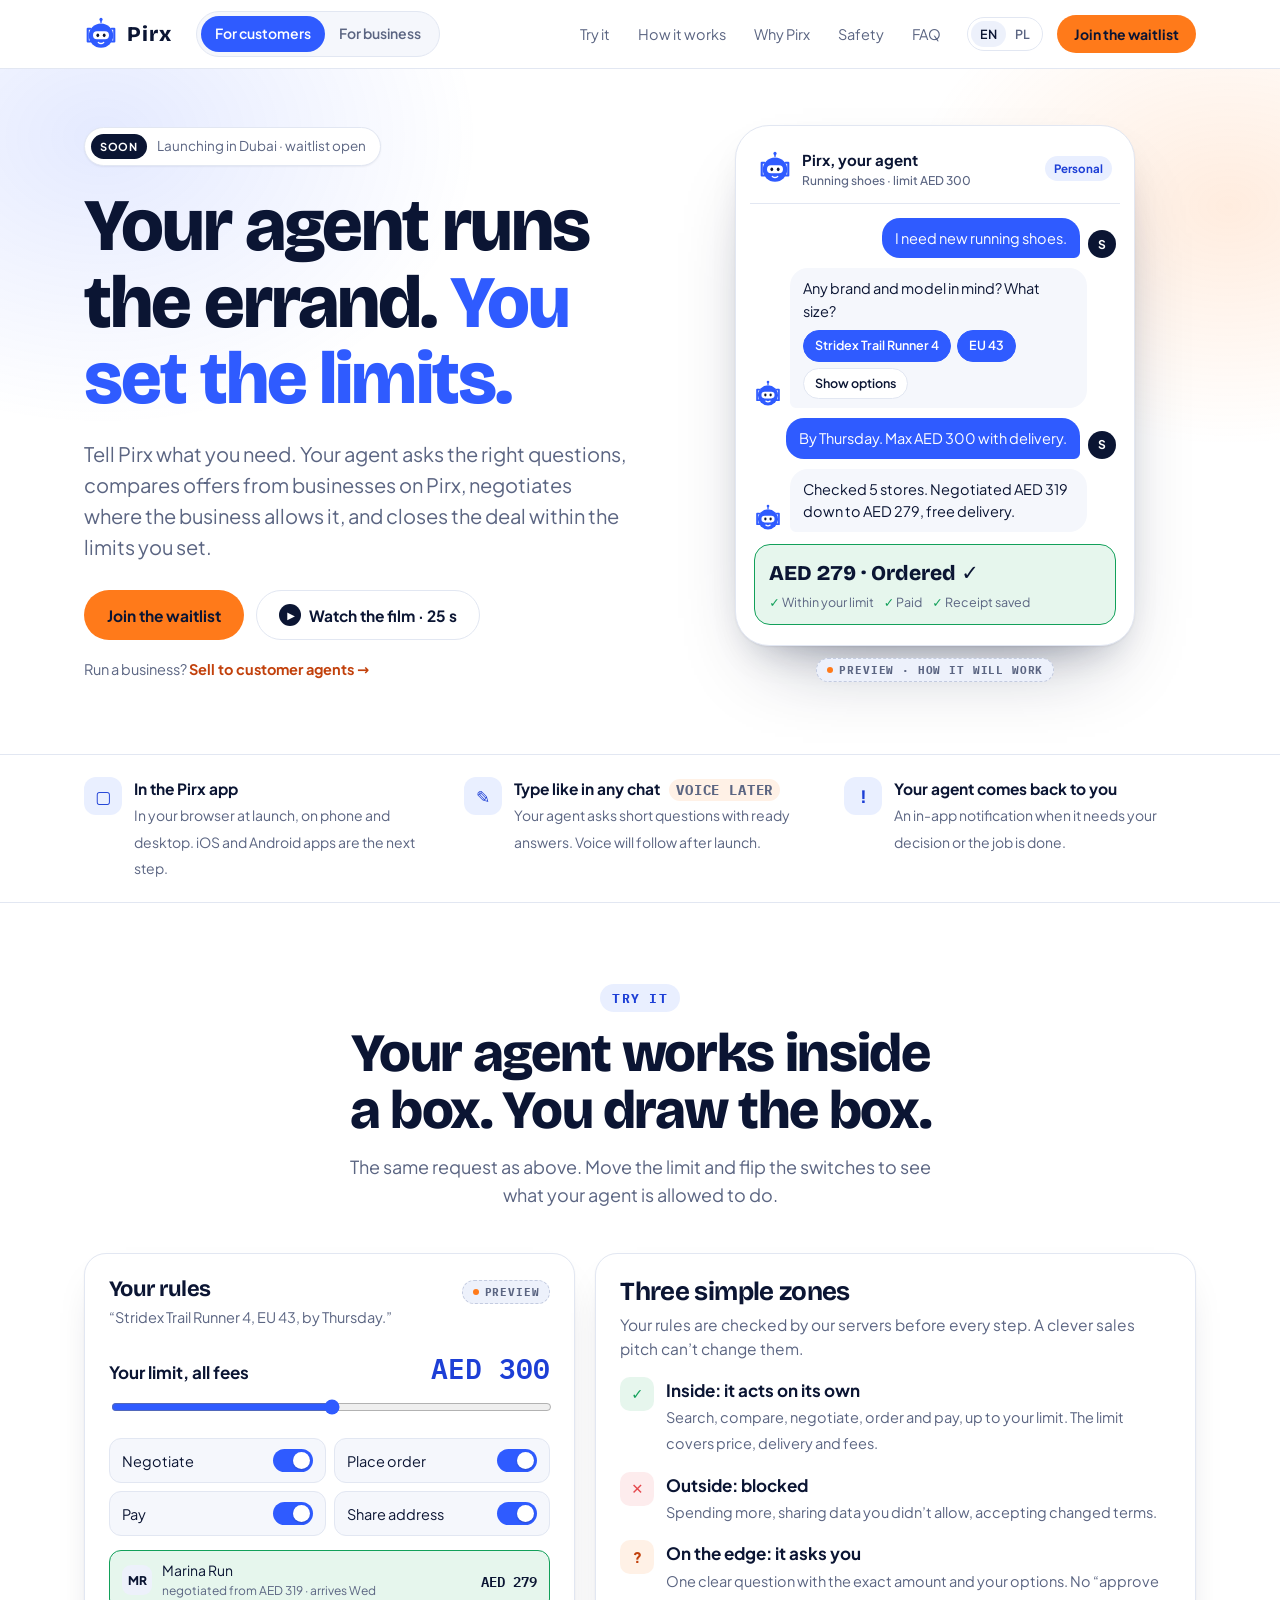
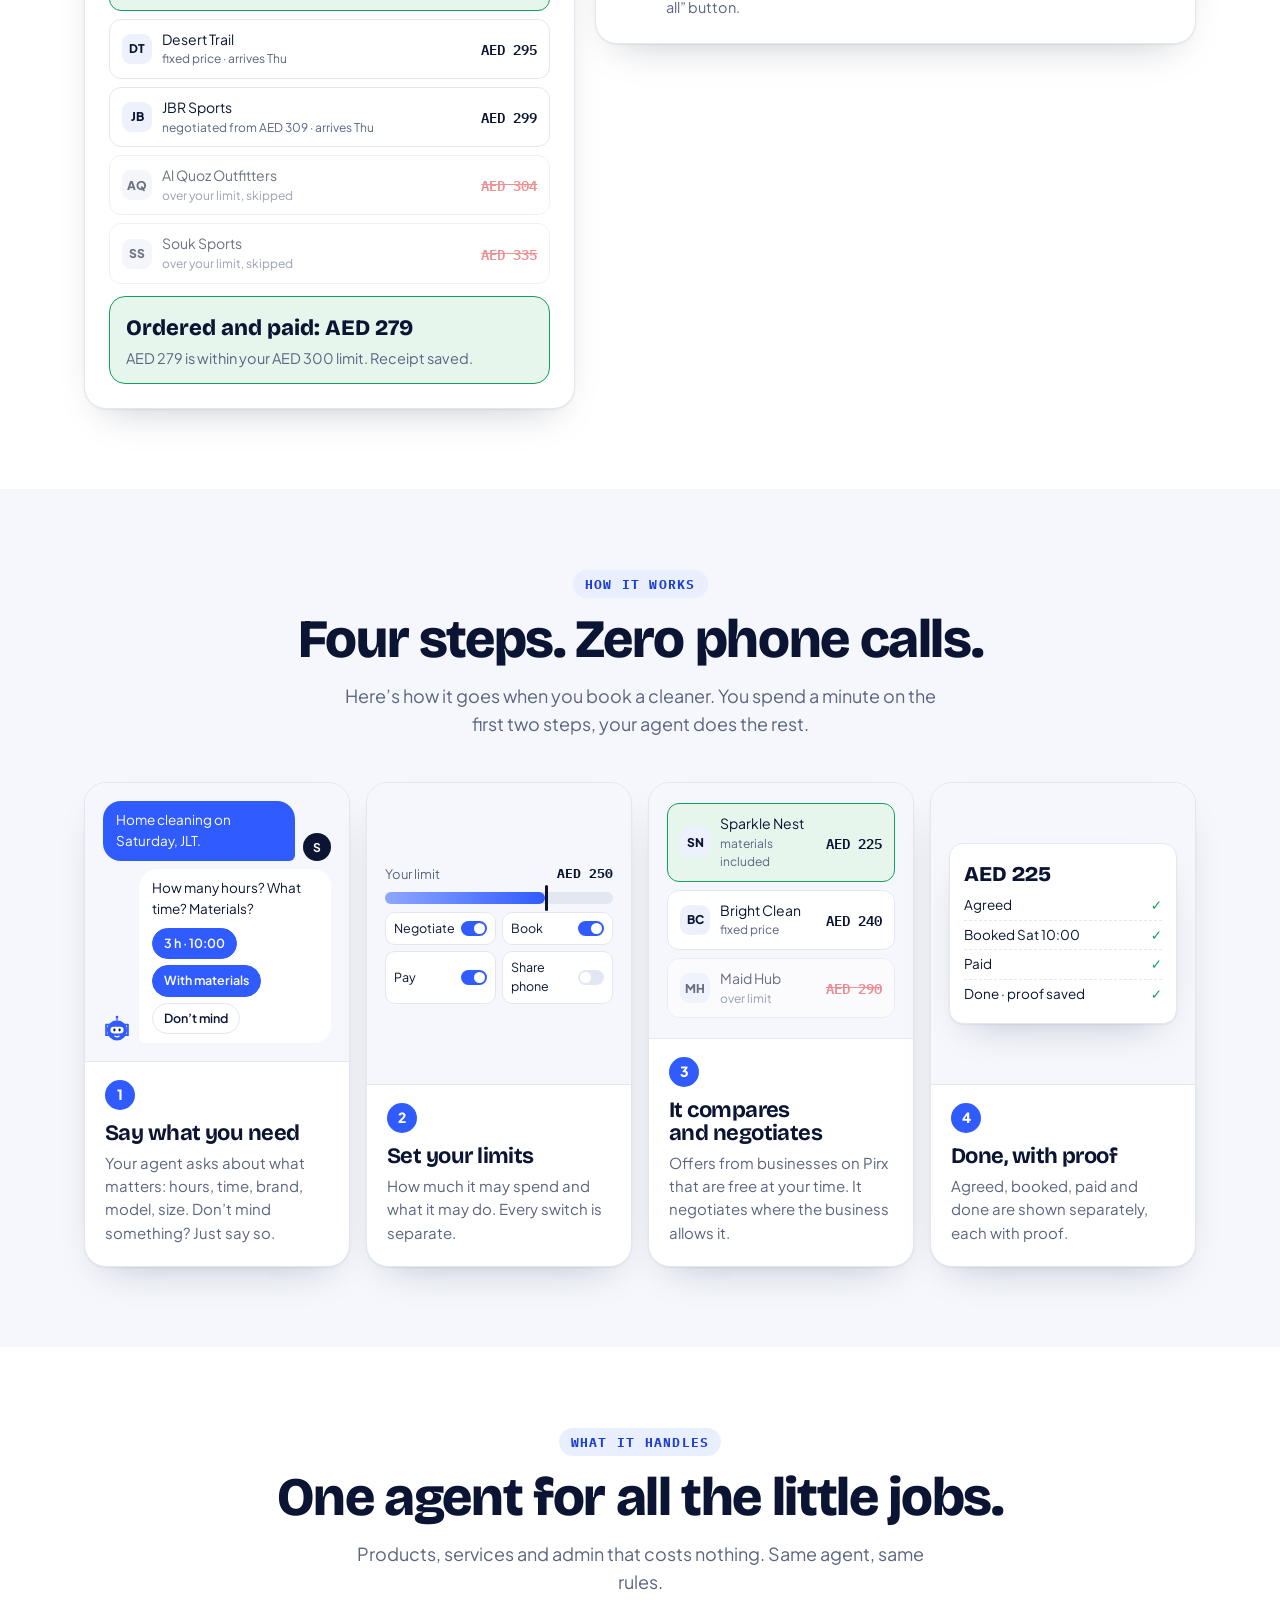
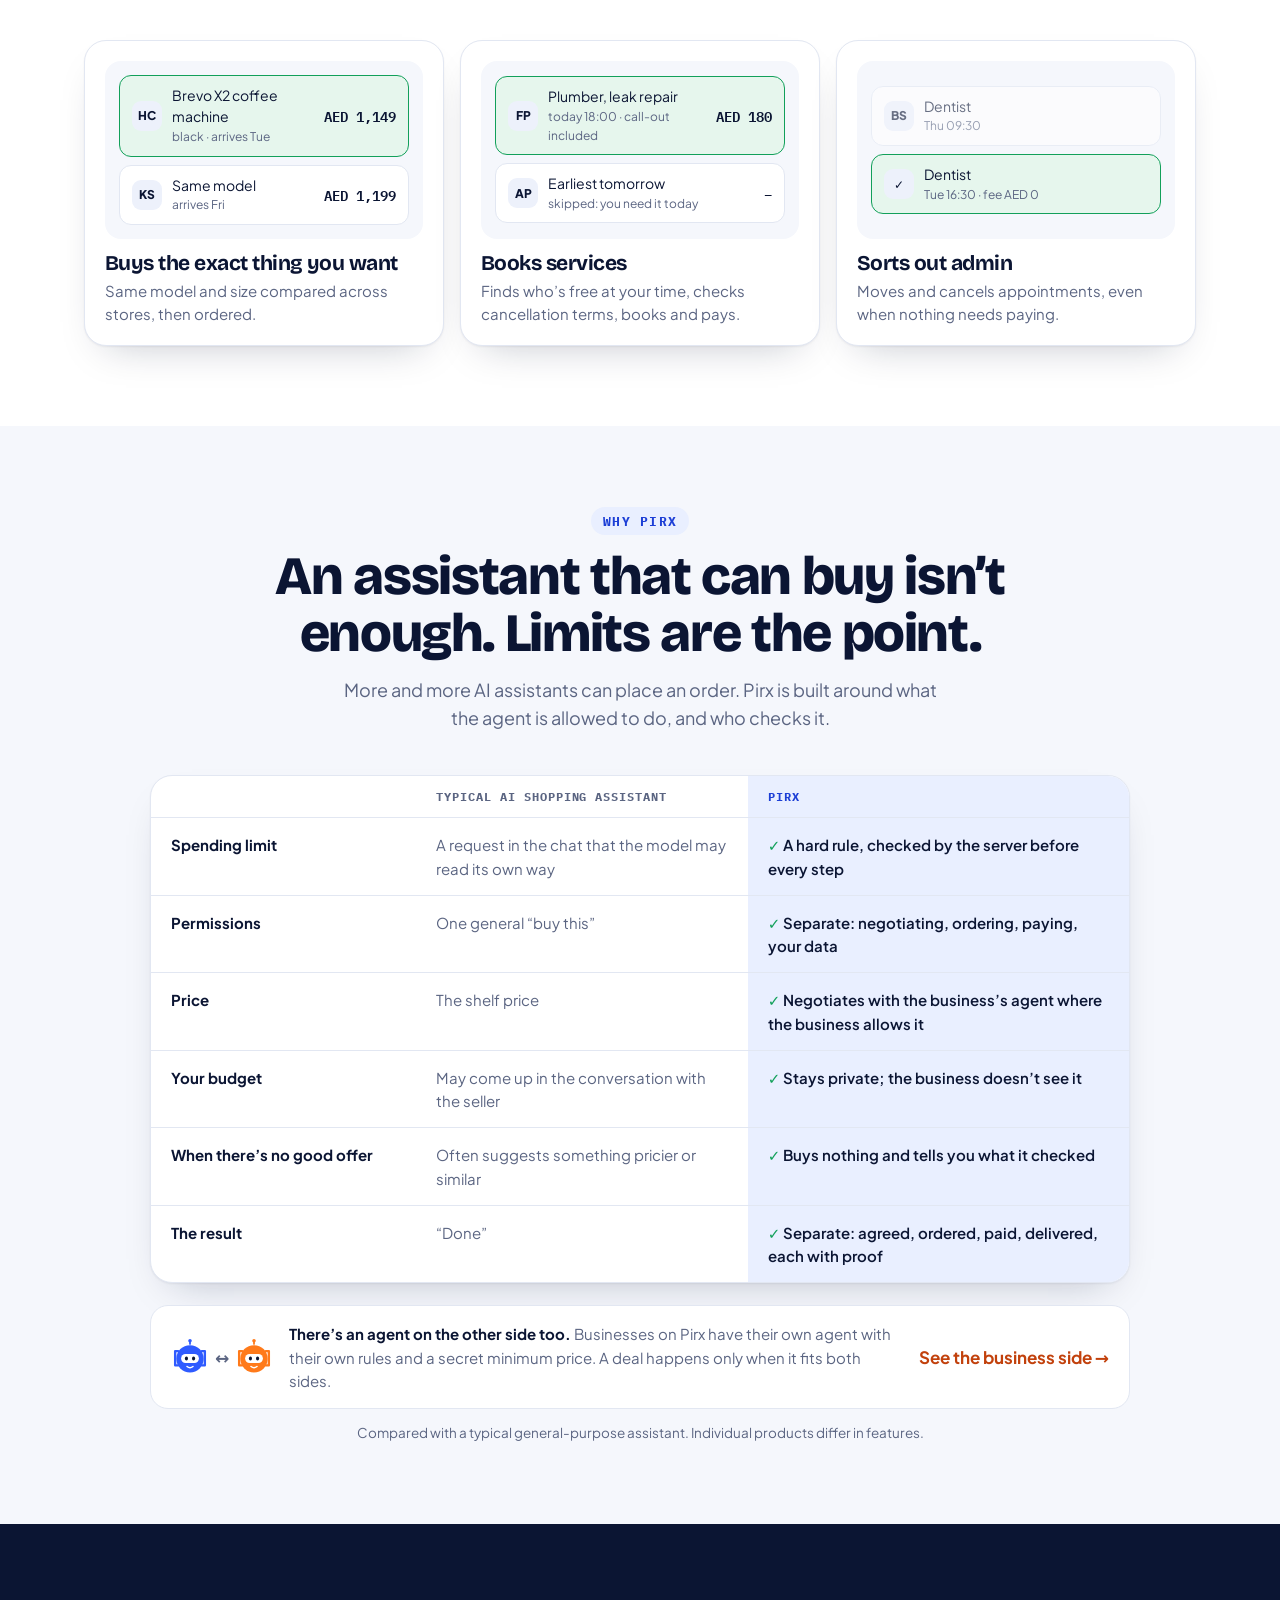
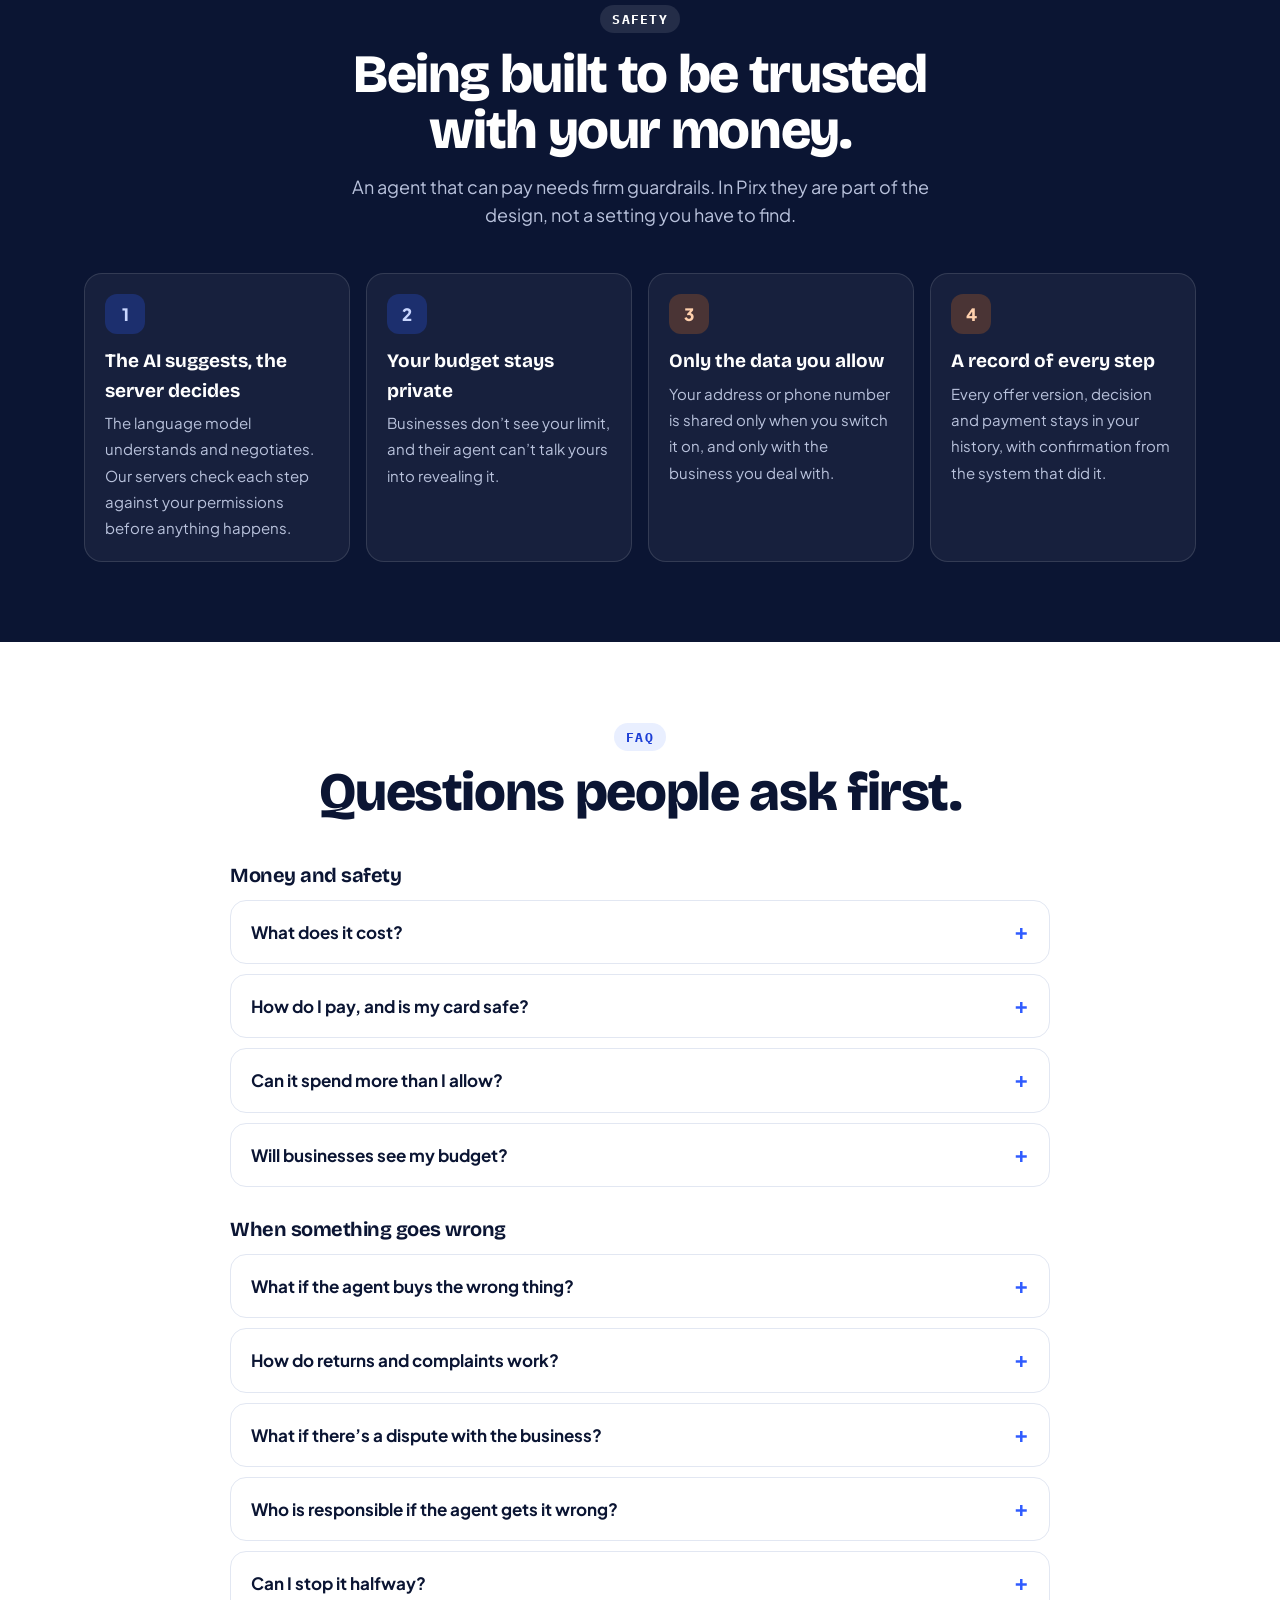
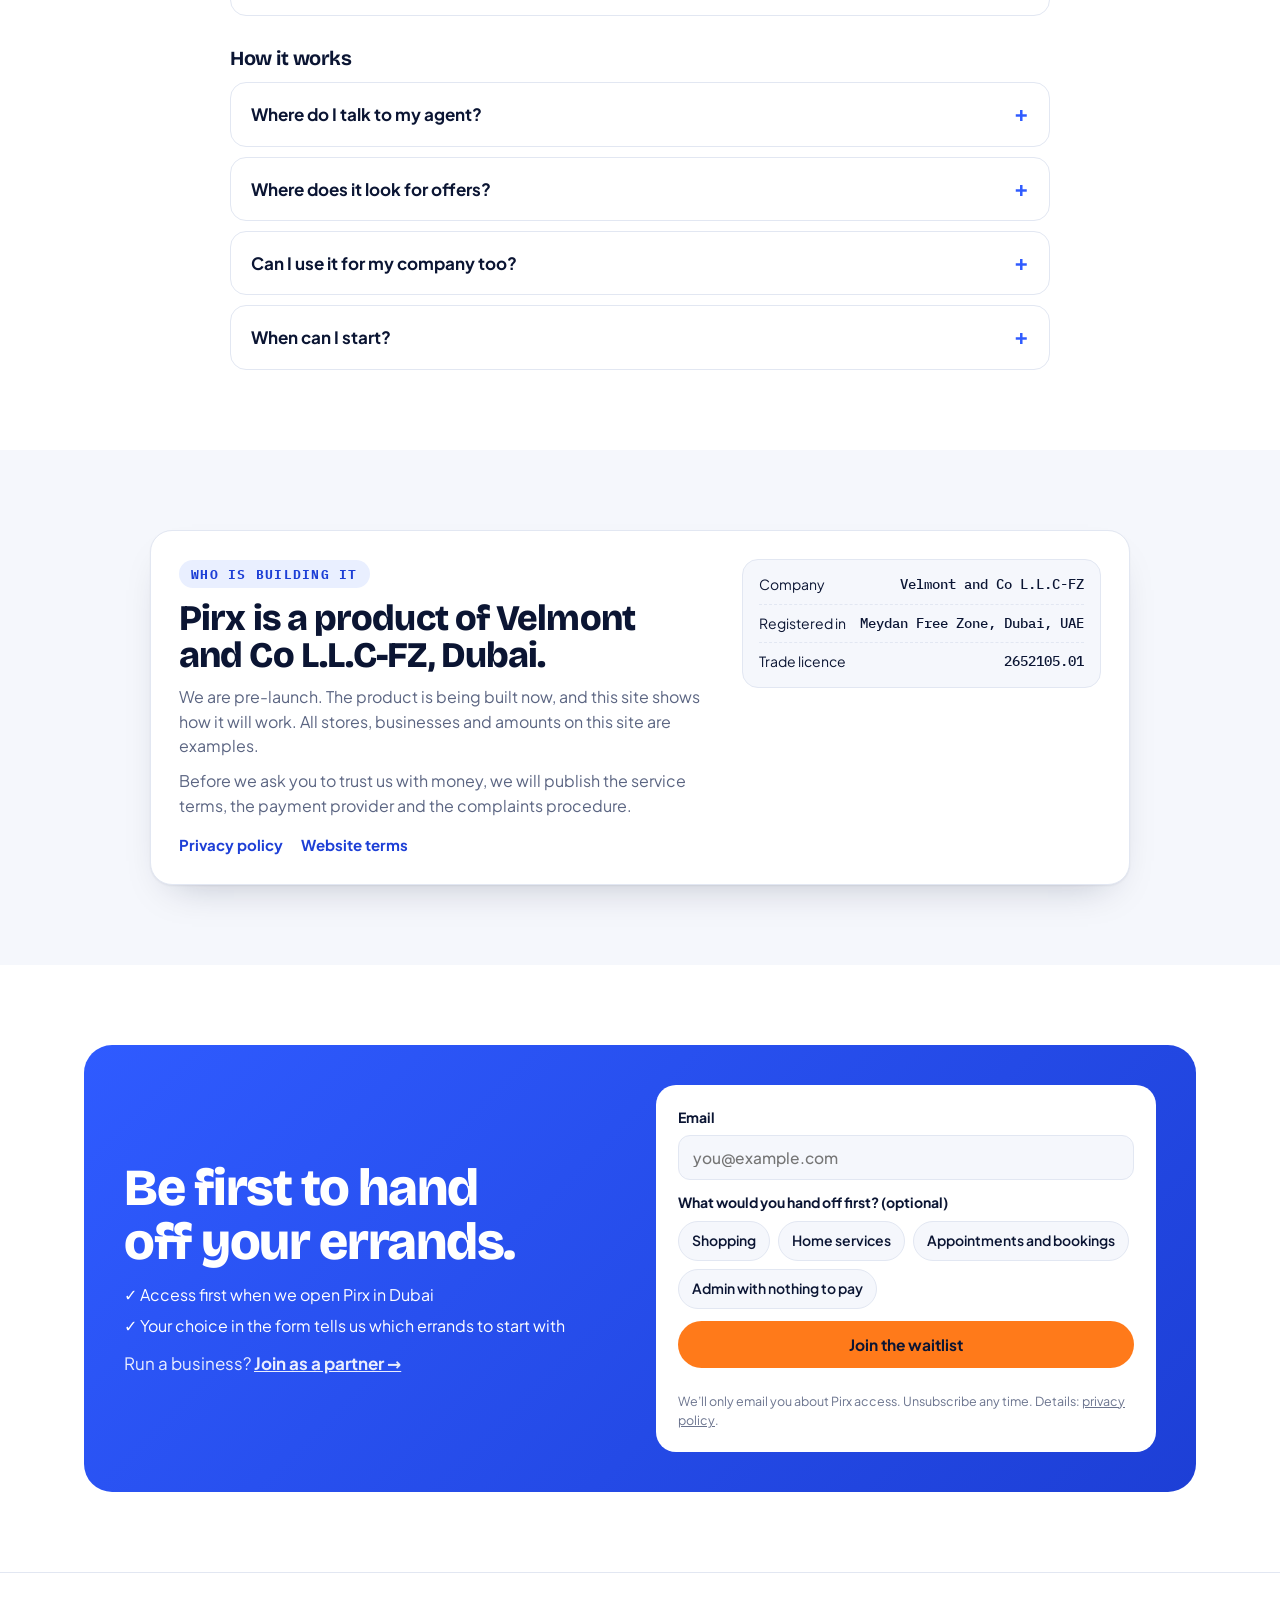
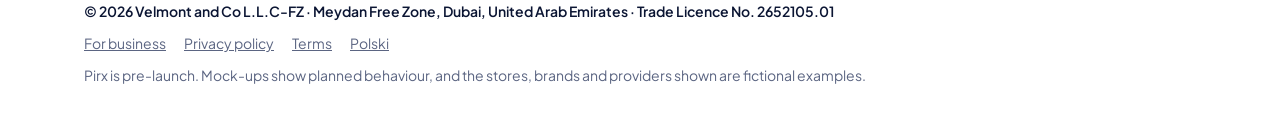
==== index.html @ 3a885730 "Pirx website v6 (pre-launch, noindex) Co-Authored-By: Claude Opus 5.5 <noreply@anthropic.com>" ====
<!DOCTYPE html>
<html lang="en">
<head>
<meta charset="utf-8">
<meta name="robots" content="noindex, nofollow">
<meta name="viewport" content="width=device-width, initial-scale=1">
<title>Pirx for customers: your agent runs the errand, you set the limits</title>
<meta name="description" content="Tell your Pirx agent what you need. It compares offers from businesses on Pirx, negotiates and closes the deal within the limits you set. Coming soon to Dubai.">
<meta property="og:title" content="Pirx: your agent runs the errand, you set the limits">
<meta property="og:description" content="An AI agent that shops, books and sorts things out for you, within your rules. Coming soon to Dubai.">
<meta property="og:type" content="website">
<meta property="og:url" content="https://pirx.chat/">
<meta property="og:image" content="https://pirx.chat/og-en.png">
<meta property="og:image:width" content="1200">
<meta property="og:image:height" content="630">
<meta name="twitter:card" content="summary_large_image">
<link rel="canonical" href="https://pirx.chat/">
<meta name="theme-color" content="#2f5bff">
<link rel="icon" href="favicon.svg" type="image/svg+xml">
<link rel="alternate" hreflang="en" href="https://pirx.chat/">
<link rel="alternate" hreflang="pl" href="https://pirx.chat/pl.html">
<link rel="preload" href="fonts/plus-jakarta-sans-latin.woff2" as="font" type="font/woff2" crossorigin>
<link rel="preload" href="fonts/bricolage-grotesque-latin.woff2" as="font" type="font/woff2" crossorigin>
<link rel="stylesheet" href="fonts.css">
<link rel="stylesheet" href="styles.css">
</head>
<body class="has-mcta">
<svg width="0" height="0" style="position:absolute" aria-hidden="true"><defs>
  <symbol id="agent" viewBox="0 0 64 64"><path d="M12 22H7v24h5M52 22h5v24h-5" fill="none" stroke="currentColor" stroke-width="4" stroke-linecap="round" stroke-linejoin="round"/><line x1="32" y1="10" x2="32" y2="5" stroke="currentColor" stroke-width="3" stroke-linecap="round"/><circle cx="32" cy="4.5" r="3" fill="currentColor"/><circle cx="32" cy="35" r="23" fill="currentColor"/><rect x="17" y="27" width="30" height="15" rx="7.5" fill="#fff"/><ellipse cx="26" cy="34.5" rx="2.6" ry="3.4" fill="#0b1533"/><ellipse cx="38" cy="34.5" rx="2.6" ry="3.4" fill="#0b1533"/><path d="M27 48q5 4 10 0" fill="none" stroke="#fff" stroke-width="2.6" stroke-linecap="round"/></symbol>
</defs></svg>

<header class="nav">
  <div class="wrap">
    <a class="logo" href="#top" aria-label="Pirx home"><svg aria-hidden="true"><use href="#agent"/></svg>Pirx</a>
    <nav class="aud" aria-label="Who is this for"><a class="c" href="index.html" aria-current="page">For customers</a><a class="b" href="business.html">For business</a></nav>
    <nav class="nav-links" aria-label="Sections"><a href="#try">Try it</a><a href="#how">How it works</a><a href="#why">Why Pirx</a><a href="#safety">Safety</a><a href="#faq">FAQ</a></nav>
    <nav class="lang" aria-label="Language"><a href="index.html" aria-current="page">EN</a><a href="pl.html" hreflang="pl" lang="pl">PL</a></nav>
    <a class="btn energy sm" href="#join">Join the waitlist</a>
  </div>
</header>

<main id="top">
  <div class="hero">
    <div class="wrap hero-grid">
      <div>
        <span class="pill"><b>SOON</b> Launching in Dubai · waitlist open</span>
        <h1>Your agent runs the errand. <span class="c">You set the limits.</span></h1>
        <p class="sub">Tell Pirx what you need. Your agent asks the right questions, compares offers from businesses on Pirx, negotiates where the business allows it, and closes the deal within the limits you set.</p>
        <div class="cta-row">
          <a class="btn energy" href="#join">Join the waitlist</a>
          <button class="btn ghost" type="button" data-film><span class="play" aria-hidden="true">▶</span> Watch the film · 25 s</button>
        </div>
        <p class="switch-note b">Run a business? <a href="business.html">Sell to customer agents →</a></p>
      </div>
      <div class="phone-wrap">
        <div class="phone" role="img" aria-label="Preview of the Pirx app: you ask for a specific pair of running shoes, your agent confirms the details and buys them for AED 279, within your AED 300 limit.">
          <div class="phone-top"><svg class="mini" style="width:34px;height:34px;color:var(--blue)" aria-hidden="true"><use href="#agent"/></svg><div><b>Pirx, your agent</b><small>Running shoes · limit AED 300</small></div><span class="ctx">Personal</span></div>
          <div class="thread anim">
            <div class="msg me"><div class="you-dot">S</div><div class="bubble">I need new running shoes.</div></div>
            <div class="msg"><svg class="mini" style="color:var(--blue)" aria-hidden="true"><use href="#agent"/></svg><div class="bubble">Any brand and model in mind? What size?<div class="qr"><span class="sel">Stridex Trail Runner 4</span><span class="sel">EU 43</span><span>Show options</span></div></div></div>
            <div class="msg me"><div class="you-dot">S</div><div class="bubble">By Thursday. Max AED 300 with delivery.</div></div>
            <div class="msg"><svg class="mini" style="color:var(--blue)" aria-hidden="true"><use href="#agent"/></svg><div class="bubble">Checked 5 stores. Negotiated AED 319 down to AED 279, free delivery.</div></div>
            <div class="result"><div class="big num">AED 279 · Ordered ✓</div><div class="ticks"><span>Within your limit</span><span>Paid</span><span>Receipt saved</span></div></div>
          </div>
        </div>
        <span class="ptag">Preview · how it will work</span>
      </div>
    </div>
  </div>

  <div class="chan" aria-label="Where you talk to your agent">
    <div class="wrap">
      <div class="chan-item"><span class="ic" aria-hidden="true">▢</span><div><b>In the Pirx app</b><span>In your browser at launch, on phone and desktop. iOS and Android apps are the next step.</span></div></div>
      <div class="chan-item"><span class="ic" aria-hidden="true">✎</span><div><b>Type like in any chat <span class="soon">voice later</span></b><span>Your agent asks short questions with ready answers. Voice will follow after launch.</span></div></div>
      <div class="chan-item"><span class="ic" aria-hidden="true">!</span><div><b>Your agent comes back to you</b><span>An in-app notification when it needs your decision or the job is done.</span></div></div>
    </div>
  </div>

  <section id="try">
    <div class="wrap">
      <div class="head">
        <span class="kicker">Try it</span>
        <h2>Your agent works inside a box. You draw the box.</h2>
        <p>The same request as above. Move the limit and flip the switches to see what your agent is allowed to do.</p>
      </div>
      <div class="rt">
        <div class="try">
          <span class="ptag">Preview</span>
          <h3>Your rules</h3>
          <p class="req">“Stridex Trail Runner 4, EU 43, by Thursday.”</p>
          <div class="lim-top"><label for="limit">Your limit, all fees</label><output class="lim-val" id="limitOut" for="limit">AED 300</output></div>
          <input type="range" id="limit" min="200" max="400" step="5" value="300">
          <div class="perm-grid" role="group" aria-label="What your agent may do">
            <label class="perm" for="pNeg">Negotiate <input type="checkbox" id="pNeg" checked></label>
            <label class="perm" for="pOrder">Place order <input type="checkbox" id="pOrder" checked></label>
            <label class="perm" for="pPay">Pay <input type="checkbox" id="pPay" checked></label>
            <label class="perm" for="pAddr">Share address <input type="checkbox" id="pAddr" checked></label>
          </div>
          <div class="offers" id="offers" aria-live="polite"></div>
          <div class="verdict" id="verdict"><div class="vh" id="vHead">Ordered and paid: AED 279</div><div class="vw" id="vWhy"></div></div>
        </div>
        <div class="box-ex">
          <h3>Three simple zones</h3>
          <p>Your rules are checked by our servers before every step. A clever sales pitch can’t change them.</p>
          <div class="zone in"><span class="ic">✓</span><div><b>Inside: it acts on its own</b><span>Search, compare, negotiate, order and pay, up to your limit. The limit covers price, delivery and fees.</span></div></div>
          <div class="zone out"><span class="ic">✕</span><div><b>Outside: blocked</b><span>Spending more, sharing data you didn’t allow, accepting changed terms.</span></div></div>
          <div class="zone edge"><span class="ic">?</span><div><b>On the edge: it asks you</b><span>One clear question with the exact amount and your options. No “approve all” button.</span></div></div>
        </div>
      </div>
    </div>
  </section>

  <section class="tint" id="how">
    <div class="wrap">
      <div class="head">
        <span class="kicker">How it works</span>
        <h2>Four steps. Zero phone calls.</h2>
        <p>Here’s how it goes when you book a cleaner. You spend a minute on the first two steps, your agent does the rest.</p>
      </div>
      <div class="steps">
        <div class="step">
          <div class="art">
            <div class="msg me" style="max-width:100%"><div class="you-dot">S</div><div class="bubble" style="font-size:13.5px">Home cleaning on Saturday, JLT.</div></div>
            <div class="msg" style="max-width:100%"><svg class="mini" style="color:var(--blue)" aria-hidden="true"><use href="#agent"/></svg><div class="bubble" style="font-size:13.5px;background:#fff">How many hours? What time? Materials?<div class="qr"><span class="sel">3 h · 10:00</span><span class="sel">With materials</span><span>Don’t mind</span></div></div></div>
          </div>
          <div class="txt"><span class="n">1</span><h3>Say what you need</h3><p>Your agent asks about what matters: hours, time, brand, model, size. Don’t mind something? Just say so.</p></div>
        </div>
        <div class="step">
          <div class="art">
            <div class="limitbar"><div class="lab"><span>Your limit</span><b>AED 250</b></div><div class="bar"><i></i><s></s></div></div>
            <div class="toggles"><div class="tg">Negotiate <span class="sw"></span></div><div class="tg">Book <span class="sw"></span></div><div class="tg">Pay <span class="sw"></span></div><div class="tg">Share phone <span class="sw off"></span></div></div>
          </div>
          <div class="txt"><span class="n">2</span><h3>Set your limits</h3><p>How much it may spend and what it may do. Every switch is separate.</p></div>
        </div>
        <div class="step">
          <div class="art">
            <div class="row best"><span class="tag">SN</span><span class="grow">Sparkle Nest<small>materials included</small></span><span class="price">AED 225</span></div>
            <div class="row"><span class="tag">BC</span><span class="grow">Bright Clean<small>fixed price</small></span><span class="price">AED 240</span></div>
            <div class="row over"><span class="tag">MH</span><span class="grow">Maid Hub<small>over limit</small></span><span class="price">AED 290</span></div>
          </div>
          <div class="txt"><span class="n">3</span><h3>It compares and negotiates</h3><p>Offers from businesses on Pirx that are free at your time. It negotiates where the business allows it.</p></div>
        </div>
        <div class="step">
          <div class="art">
            <div class="receipt"><div class="total num">AED 225</div><div class="ln"><span>Agreed</span><span>✓</span></div><div class="ln"><span>Booked Sat 10:00</span><span>✓</span></div><div class="ln"><span>Paid</span><span>✓</span></div><div class="ln"><span>Done · proof saved</span><span>✓</span></div></div>
          </div>
          <div class="txt"><span class="n">4</span><h3>Done, with proof</h3><p>Agreed, booked, paid and done are shown separately, each with proof.</p></div>
        </div>
      </div>
    </div>
  </section>

  <section id="uses">
    <div class="wrap">
      <div class="head">
        <span class="kicker">What it handles</span>
        <h2>One agent for all the little jobs.</h2>
        <p>Products, services and admin that costs nothing. Same agent, same rules.</p>
      </div>
      <div class="bento three">
        <div class="tile w2">
          <div class="stage"><div class="row best"><span class="tag">HC</span><span class="grow">Brevo X2 coffee machine<small>black · arrives Tue</small></span><span class="price">AED 1,149</span></div><div class="row"><span class="tag">KS</span><span class="grow">Same model<small>arrives Fri</small></span><span class="price">AED 1,199</span></div></div>
          <div><h3>Buys the exact thing you want</h3><p>Same model and size compared across stores, then ordered.</p></div>
        </div>
        <div class="tile w2">
          <div class="stage"><div class="row best"><span class="tag">FP</span><span class="grow">Plumber, leak repair<small>today 18:00 · call-out included</small></span><span class="price">AED 180</span></div><div class="row"><span class="tag">AP</span><span class="grow">Earliest tomorrow<small>skipped: you need it today</small></span><span class="price">–</span></div></div>
          <div><h3>Books services</h3><p>Finds who’s free at your time, checks cancellation terms, books and pays.</p></div>
        </div>
        <div class="tile w2">
          <div class="stage"><div class="row over"><span class="tag">BS</span><span class="grow">Dentist<small>Thu 09:30</small></span></div><div class="row best"><span class="tag">✓</span><span class="grow">Dentist<small>Tue 16:30 · fee AED 0</small></span></div></div>
          <div><h3>Sorts out admin</h3><p>Moves and cancels appointments, even when nothing needs paying.</p></div>
        </div>
      </div>
    </div>
  </section>

  <section class="tint" id="why">
    <div class="wrap">
      <div class="head">
        <span class="kicker">Why Pirx</span>
        <h2>An assistant that can buy isn’t enough. Limits are the point.</h2>
        <p>More and more AI assistants can place an order. Pirx is built around what the agent is allowed to do, and who checks it.</p>
      </div>
      <div class="cmp" role="table" aria-label="Comparison: a typical AI shopping assistant and Pirx">
        <div class="cmp-row h" role="row"><div role="columnheader"></div><div role="columnheader">Typical AI shopping assistant</div><div class="p" role="columnheader">Pirx</div></div>
        <div class="cmp-row" role="row"><div class="k" role="rowheader">Spending limit</div><div class="o" role="cell" data-l="Typically">A request in the chat that the model may read its own way</div><div class="p" role="cell">A hard rule, checked by the server before every step</div></div>
        <div class="cmp-row" role="row"><div class="k" role="rowheader">Permissions</div><div class="o" role="cell" data-l="Typically">One general “buy this”</div><div class="p" role="cell">Separate: negotiating, ordering, paying, your data</div></div>
        <div class="cmp-row" role="row"><div class="k" role="rowheader">Price</div><div class="o" role="cell" data-l="Typically">The shelf price</div><div class="p" role="cell">Negotiates with the business’s agent where the business allows it</div></div>
        <div class="cmp-row" role="row"><div class="k" role="rowheader">Your budget</div><div class="o" role="cell" data-l="Typically">May come up in the conversation with the seller</div><div class="p" role="cell">Stays private; the business doesn’t see it</div></div>
        <div class="cmp-row" role="row"><div class="k" role="rowheader">When there’s no good offer</div><div class="o" role="cell" data-l="Typically">Often suggests something pricier or similar</div><div class="p" role="cell">Buys nothing and tells you what it checked</div></div>
        <div class="cmp-row" role="row"><div class="k" role="rowheader">The result</div><div class="o" role="cell" data-l="Typically">“Done”</div><div class="p" role="cell">Separate: agreed, ordered, paid, delivered, each with proof</div></div>
      </div>
      <div class="two">
        <div class="pair" aria-hidden="true"><svg style="color:var(--blue)"><use href="#agent"/></svg><span class="x">↔</span><svg style="color:var(--orange)"><use href="#agent"/></svg></div>
        <p><b>There’s an agent on the other side too.</b> Businesses on Pirx have their own agent with their own rules and a secret minimum price. A deal happens only when it fits both sides.</p>
        <a href="business.html#meet" style="color:var(--orange-text)">See the business side →</a>
      </div>
      <p class="cmp-note">Compared with a typical general-purpose assistant. Individual products differ in features.</p>
    </div>
  </section>

  <section class="safe" id="safety">
    <div class="wrap">
      <div class="head">
        <span class="kicker">Safety</span>
        <h2>Being built to be trusted with your money.</h2>
        <p>An agent that can pay needs firm guardrails. In Pirx they are part of the design, not a setting you have to find.</p>
      </div>
      <div class="safe-grid" style="grid-template-columns:repeat(auto-fit,minmax(240px,1fr))">
        <div class="safe-item"><div class="ic">1</div><b>The AI suggests, the server decides</b><span>The language model understands and negotiates. Our servers check each step against your permissions before anything happens.</span></div>
        <div class="safe-item"><div class="ic">2</div><b>Your budget stays private</b><span>Businesses don’t see your limit, and their agent can’t talk yours into revealing it.</span></div>
        <div class="safe-item o"><div class="ic">3</div><b>Only the data you allow</b><span>Your address or phone number is shared only when you switch it on, and only with the business you deal with.</span></div>
        <div class="safe-item o"><div class="ic">4</div><b>A record of every step</b><span>Every offer version, decision and payment stays in your history, with confirmation from the system that did it.</span></div>
      </div>
    </div>
  </section>

  <section id="faq">
    <div class="wrap">
      <div class="head"><span class="kicker">FAQ</span><h2>Questions people ask first.</h2></div>
      <div class="faq">
        <h3>Money and safety</h3>
        <details><summary>What does it cost?</summary><p>We plan for Pirx to be free for customers during early access. If a fee is introduced later, you will see it before you approve anything and it will count towards your limit. The commission paid by businesses does not raise your price and has no effect on which offer your agent picks.</p></details>
        <details><summary>How do I pay, and is my card safe?</summary><p>Payments will be handled by a licensed payment provider. Pirx does not hold your money. Your agent can pay only when you switch payment on, and only up to your limit, and you get confirmation of each payment. We will name the provider and the available payment methods before launch.</p></details>
        <details><summary>Can it spend more than I allow?</summary><p>No. The limit is a hard rule, not a target. If no offer fits, your agent buys nothing and tells you what it found, with options: raise the limit, change the request or search longer.</p></details>
        <details><summary>Will businesses see my budget?</summary><p>No. Your limit stays private. The business only sees your request and your agent’s offers.</p></details>

        <h3>When something goes wrong</h3>
        <details><summary>What if the agent buys the wrong thing?</summary><p>Before searching, your agent confirms your request as “must have, nice to have, doesn’t matter”. It compares only offers that match the must-haves, for example exactly your model and size. If anything is unclear, it asks you instead of guessing.</p></details>
        <details><summary>How do returns and complaints work?</summary><p>Your contract is with the business, so its return and cancellation terms apply. Your agent checks them and shows them to you before buying. The agreed terms, the payment and the delivery or completion confirmation stay in the case history, so you raise a complaint from the app with the full record. We will publish the detailed procedure before launch.</p></details>
        <details><summary>What if there’s a dispute with the business?</summary><p>Both sides see the same recorded version of the terms, so there is no argument about what was agreed. You raise the issue in the app, and the business and our team see the same history. The dispute rules will be part of the service terms, which we will publish before launch.</p></details>
        <details><summary>Who is responsible if the agent gets it wrong?</summary><p>Your agent acts only within the limits you approve, and each step is checked and recorded. If something goes against your rules, report it: the history shows what happened and on whose side. The exact split of responsibility between Pirx, the business and the customer will be set out in the service terms before launch.</p></details>
        <details><summary>Can I stop it halfway?</summary><p>Yes, at any time. Future steps stop at once. Anything already agreed stays on record, so you know where you stand.</p></details>

        <h3>How it works</h3>
        <details><summary>Where do I talk to my agent?</summary><p>In the Pirx app. At launch it runs in your browser, on phone and desktop, and iOS and Android apps are the next step. You type like in any chat; voice will follow after launch. When your agent needs your decision, you get an in-app notification.</p></details>
        <details><summary>Where does it look for offers?</summary><p>Among businesses that have joined Pirx and systems connected to it. At launch we focus on a few categories in Dubai: home services, appointments and stores. Your agent always shows how many offers it actually checked.</p></details>
        <details><summary>Can I use it for my company too?</summary><p>Yes. Personal and company purchases run in separate contexts with separate limits. See <a href="business.html">Pirx for business</a>.</p></details>
        <details><summary>When can I start?</summary><p>Pirx is being built and will launch in Dubai. Join the waitlist and we’ll let you know when your access is ready. We are not announcing a launch date yet.</p></details>
      </div>
    </div>
  </section>

  <section class="tint" id="who">
    <div class="wrap">
      <div class="who-card">
        <div>
          <span class="kicker">Who is building it</span>
          <h2>Pirx is a product of Velmont and Co L.L.C-FZ, Dubai.</h2>
          <p>We are pre-launch. The product is being built now, and this site shows how it will work. All stores, businesses and amounts on this site are examples.</p>
          <p>Before we ask you to trust us with money, we will publish the service terms, the payment provider and the complaints procedure.</p>
          <div class="links"><a href="privacy.html">Privacy policy</a><a href="terms.html">Website terms</a></div>
        </div>
        <div class="idcard">
          <div class="kv"><span>Company</span><span>Velmont and Co L.L.C-FZ</span></div>
          <div class="kv"><span>Registered in</span><span>Meydan Free Zone, Dubai, UAE</span></div>
          <div class="kv"><span>Trade licence</span><span>2652105.01</span></div>
        </div>
      </div>
    </div>
  </section>

  <section id="join">
    <div class="wrap">
      <div class="join">
        <div>
          <h2>Be first to hand off your errands.</h2>
          <ul>
            <li>Access first when we open Pirx in Dubai</li>
            <li>Your choice in the form tells us which errands to start with</li>
          </ul>
          <p>Run a business? <a href="business.html#join" style="color:#fff;font-weight:700">Join as a partner →</a></p>
        </div>
        <form class="form" id="joinForm" novalidate>
          <label for="email">Email<input type="email" id="email" name="email" autocomplete="email" placeholder="you@example.com" required></label>
          <fieldset>
            <legend>What would you hand off first? (optional)</legend>
            <div class="chips">
              <label><input type="checkbox" name="first" value="shopping"><span>Shopping</span></label>
              <label><input type="checkbox" name="first" value="home"><span>Home services</span></label>
              <label><input type="checkbox" name="first" value="appointments"><span>Appointments and bookings</span></label>
              <label><input type="checkbox" name="first" value="errands"><span>Admin with nothing to pay</span></label>
            </div>
          </fieldset>
          <button class="btn energy" type="submit">Join the waitlist</button>
          <p class="note">We’ll only email you about Pirx access. Unsubscribe any time. Details: <a href="privacy.html">privacy policy</a>.</p>
          <div class="done" role="status">This is a preview of the page: nothing was sent.</div>
        </form>
      </div>
    </div>
  </section>
</main>

<footer>
  <div class="wrap">
    <span class="co">© 2026 Velmont and Co L.L.C-FZ · Meydan Free Zone, Dubai, United Arab Emirates · Trade Licence No. 2652105.01</span>
    <span class="links"><a href="business.html">For business</a><a href="privacy.html">Privacy policy</a><a href="terms.html">Terms</a><a href="pl.html" hreflang="pl">Polski</a></span>
    <span>Pirx is pre-launch. Mock-ups show planned behaviour, and the stores, brands and providers shown are fictional examples.</span>
  </div>
</footer>

<div class="mcta" id="mcta"><span>Coming soon to Dubai.<br>Waitlist open.</span><a class="btn energy sm" href="#join">Join the waitlist</a></div>

<dialog class="film" id="film" aria-label="Film: Pirx in 25 seconds">
  <video controls preload="none" playsinline poster="video/poster-en.png" src="video/pirx-25s-en.webm"></video>
  <div class="bar2"><span>Preview: how it will work. Example businesses and amounts.</span><button type="button" data-film-close>Close</button></div>
</dialog>

<script>
(function () {
  // Amounts in fils (integers).
  var STORES = [
    { code: "MR", name: "Marina Run", list: 31900, nego: 27900, note: "arrives Wed" },
    { code: "DT", name: "Desert Trail", list: 29500, nego: 29500, note: "fixed price · arrives Thu" },
    { code: "JB", name: "JBR Sports", list: 30900, nego: 29900, note: "arrives Thu" },
    { code: "AQ", name: "Al Quoz Outfitters", list: 31200, nego: 30400, note: "arrives Thu" },
    { code: "SS", name: "Souk Sports", list: 34900, nego: 33500, note: "arrives Thu" }
  ];
  var T = {
    over: "over your limit, skipped", from: "negotiated from ",
    none: "Nothing bought", noneWhy: function (c) { return "No offer within " + c + ". Your agent asks you: raise the limit, change the request or keep looking."; },
    addr: function (p) { return "Found " + p + ", needs your OK"; }, addrWhy: "Delivery needs your address and sharing it is switched off, so your agent asks you first.",
    order: function (p) { return "Best deal: " + p; }, orderWhy: "Ordering is switched off, so your agent sends you the offer to approve.",
    pay: function (p) { return "Ordered: " + p; }, payWhy: "Paying is switched off. The order is placed and payment waits for you.",
    ok: function (p) { return "Ordered and paid: " + p; }, okWhy: function (p, c) { return p + " is within your " + c + " limit. Receipt saved."; }
  };
  var $ = function (id) { return document.getElementById(id); };
  var limit = $("limit"), pNeg = $("pNeg"), pOrder = $("pOrder"), pPay = $("pPay"), pAddr = $("pAddr");
  function aed(f) { return "AED " + Math.floor(f / 100); }
  function render() {
    var cap = parseInt(limit.value, 10) * 100;
    $("limitOut").textContent = aed(cap);
    var list = STORES.map(function (s) { return { s: s, p: pNeg.checked ? s.nego : s.list }; }).sort(function (a, b) { return a.p - b.p; });
    var best = list[0].p <= cap ? list[0] : null;
    $("offers").innerHTML = list.map(function (o) {
      var over = o.p > cap, sub = over ? T.over : (pNeg.checked && o.s.nego < o.s.list ? T.from + aed(o.s.list) + " · " + o.s.note : o.s.note);
      return '<div class="row' + (best && o === best ? " best" : "") + (over ? " over" : "") + '"><span class="tag">' + o.s.code + '</span><span class="grow">' + o.s.name + "<small>" + sub + '</small></span><span class="price">' + aed(o.p) + "</span></div>";
    }).join("");
    var st = "", h, w;
    if (!best) { st = "stop"; h = T.none; w = T.noneWhy(aed(cap)); }
    else if (!pAddr.checked) { st = "wait"; h = T.addr(aed(best.p)); w = T.addrWhy; }
    else if (!pOrder.checked) { st = "wait"; h = T.order(aed(best.p)); w = T.orderWhy; }
    else if (!pPay.checked) { st = "wait"; h = T.pay(aed(best.p)); w = T.payWhy; }
    else { h = T.ok(aed(best.p)); w = T.okWhy(aed(best.p), aed(cap)); }
    $("verdict").className = "verdict" + (st ? " " + st : "");
    $("vHead").textContent = h; $("vWhy").textContent = w;
  }
  [limit, pNeg, pOrder, pPay, pAddr].forEach(function (el) { el.addEventListener("input", render); el.addEventListener("change", render); });
  render();
})();
</script>
<script src="site.js"></script>
</body>
</html>
---- fonts.css ----
/* Fonts served locally (SIL Open Font License). Source: Google Fonts, subsets latin and latin-ext. */
@font-face { font-family: "Bricolage Grotesque"; font-style: normal; font-weight: 700 800; font-stretch: 100%; font-display: swap; src: url(fonts/bricolage-grotesque-latin-ext.woff2) format("woff2"); unicode-range: U+0100-02BA, U+02BD-02C5, U+02C7-02CC, U+02CE-02D7, U+02DD-02FF, U+0304, U+0308, U+0329, U+1D00-1DBF, U+1E00-1E9F, U+1EF2-1EFF, U+2020, U+20A0-20AB, U+20AD-20C4, U+2113, U+2C60-2C7F, U+A720-A7FF; }
@font-face { font-family: "Bricolage Grotesque"; font-style: normal; font-weight: 700 800; font-stretch: 100%; font-display: swap; src: url(fonts/bricolage-grotesque-latin.woff2) format("woff2"); unicode-range: U+0000-00FF, U+0131, U+0152-0153, U+02BB-02BC, U+02C6, U+02DA, U+02DC, U+0304, U+0308, U+0329, U+2000-206F, U+20AC, U+2122, U+2191, U+2193, U+2212, U+2215, U+FEFF, U+FFFD; }
@font-face { font-family: "IBM Plex Mono"; font-style: normal; font-weight: 500; font-display: swap; src: url(fonts/ibm-plex-mono-latin-ext-500.woff2) format("woff2"); unicode-range: U+0100-02BA, U+02BD-02C5, U+02C7-02CC, U+02CE-02D7, U+02DD-02FF, U+0304, U+0308, U+0329, U+1D00-1DBF, U+1E00-1E9F, U+1EF2-1EFF, U+2020, U+20A0-20AB, U+20AD-20C4, U+2113, U+2C60-2C7F, U+A720-A7FF; }
@font-face { font-family: "IBM Plex Mono"; font-style: normal; font-weight: 500; font-display: swap; src: url(fonts/ibm-plex-mono-latin-500.woff2) format("woff2"); unicode-range: U+0000-00FF, U+0131, U+0152-0153, U+02BB-02BC, U+02C6, U+02DA, U+02DC, U+0304, U+0308, U+0329, U+2000-206F, U+20AC, U+2122, U+2191, U+2193, U+2212, U+2215, U+FEFF, U+FFFD; }
@font-face { font-family: "IBM Plex Mono"; font-style: normal; font-weight: 600; font-display: swap; src: url(fonts/ibm-plex-mono-latin-ext-600.woff2) format("woff2"); unicode-range: U+0100-02BA, U+02BD-02C5, U+02C7-02CC, U+02CE-02D7, U+02DD-02FF, U+0304, U+0308, U+0329, U+1D00-1DBF, U+1E00-1E9F, U+1EF2-1EFF, U+2020, U+20A0-20AB, U+20AD-20C4, U+2113, U+2C60-2C7F, U+A720-A7FF; }
@font-face { font-family: "IBM Plex Mono"; font-style: normal; font-weight: 600; font-display: swap; src: url(fonts/ibm-plex-mono-latin-600.woff2) format("woff2"); unicode-range: U+0000-00FF, U+0131, U+0152-0153, U+02BB-02BC, U+02C6, U+02DA, U+02DC, U+0304, U+0308, U+0329, U+2000-206F, U+20AC, U+2122, U+2191, U+2193, U+2212, U+2215, U+FEFF, U+FFFD; }
@font-face { font-family: "IBM Plex Mono"; font-style: normal; font-weight: 700; font-display: swap; src: url(fonts/ibm-plex-mono-latin-ext-700.woff2) format("woff2"); unicode-range: U+0100-02BA, U+02BD-02C5, U+02C7-02CC, U+02CE-02D7, U+02DD-02FF, U+0304, U+0308, U+0329, U+1D00-1DBF, U+1E00-1E9F, U+1EF2-1EFF, U+2020, U+20A0-20AB, U+20AD-20C4, U+2113, U+2C60-2C7F, U+A720-A7FF; }
@font-face { font-family: "IBM Plex Mono"; font-style: normal; font-weight: 700; font-display: swap; src: url(fonts/ibm-plex-mono-latin-700.woff2) format("woff2"); unicode-range: U+0000-00FF, U+0131, U+0152-0153, U+02BB-02BC, U+02C6, U+02DA, U+02DC, U+0304, U+0308, U+0329, U+2000-206F, U+20AC, U+2122, U+2191, U+2193, U+2212, U+2215, U+FEFF, U+FFFD; }
@font-face { font-family: "Plus Jakarta Sans"; font-style: normal; font-weight: 400 800; font-display: swap; src: url(fonts/plus-jakarta-sans-latin-ext.woff2) format("woff2"); unicode-range: U+0100-02BA, U+02BD-02C5, U+02C7-02CC, U+02CE-02D7, U+02DD-02FF, U+0304, U+0308, U+0329, U+1D00-1DBF, U+1E00-1E9F, U+1EF2-1EFF, U+2020, U+20A0-20AB, U+20AD-20C4, U+2113, U+2C60-2C7F, U+A720-A7FF; }
@font-face { font-family: "Plus Jakarta Sans"; font-style: normal; font-weight: 400 800; font-display: swap; src: url(fonts/plus-jakarta-sans-latin.woff2) format("woff2"); unicode-range: U+0000-00FF, U+0131, U+0152-0153, U+02BB-02BC, U+02C6, U+02DA, U+02DC, U+0304, U+0308, U+0329, U+2000-206F, U+20AC, U+2122, U+2191, U+2193, U+2212, U+2215, U+FEFF, U+FFFD; }
---- styles.css ----
/* Pirx marketing site, theme "Trust and energy".
   Blue = the customer side and trust. Orange = the business side and energy.
   Navy is used once per page, for the safety section. Everything is HTML first so it reads on a phone. */
:root {
  --bg: #ffffff;
  --surface: #f5f7fc;
  --surface-2: #edf1fb;
  --ink: #0b1533;
  --muted: #5b6582;
  --line: #e2e7f2;
  --blue: #2f5bff;
  --blue-deep: #1d3fd6;
  --blue-soft: #e9efff;
  --orange: #ff7a1a;
  --orange-text: #c2410c;
  --orange-soft: #fff1e6;
  --ok: #12a05a;
  --ok-soft: #e6f6ed;
  --stop: #e5484d;
  --stop-soft: #fdeced;
  --navy: #0b1533;
  --font-display: "Bricolage Grotesque", "Segoe UI", system-ui, sans-serif;
  --font-body: "Plus Jakarta Sans", "Segoe UI", system-ui, sans-serif;
  --font-mono: "IBM Plex Mono", ui-monospace, Consolas, monospace;
  --shadow: 0 1px 2px rgba(11,21,51,.06), 0 18px 40px -22px rgba(11,21,51,.28);
  color-scheme: light;
}
* { box-sizing: border-box; }
html { scroll-behavior: smooth; }
body { margin: 0; background: var(--bg); color: var(--ink); font-family: var(--font-body); font-size: 17px; line-height: 1.55; -webkit-font-smoothing: antialiased; overflow-x: hidden; }
@media (prefers-reduced-motion: reduce) { html { scroll-behavior: auto; } *, *::before, *::after { animation: none !important; transition: none !important; } }
a { color: var(--blue-deep); }
:focus-visible { outline: 3px solid var(--blue); outline-offset: 3px; border-radius: 8px; }
img, svg { max-width: 100%; }
.wrap { max-width: 1160px; margin: 0 auto; padding: 0 24px; }
@media (max-width: 480px) { .wrap { padding: 0 16px; } }
h1, h2, h3 { font-family: var(--font-display); margin: 0; letter-spacing: -0.025em; line-height: 1.04; text-wrap: balance; }
p { margin: 0; }
.num { font-family: var(--font-mono); font-variant-numeric: tabular-nums; }
.muted { color: var(--muted); }
.sr { position: absolute; width: 1px; height: 1px; overflow: hidden; clip: rect(0 0 0 0); white-space: nowrap; }

/* ---------- Nav ---------- */
.nav { position: sticky; top: 0; z-index: 20; background: rgba(255,255,255,.88); backdrop-filter: saturate(1.4) blur(10px); border-bottom: 1px solid var(--line); }
.nav .wrap { display: flex; align-items: center; gap: 14px; height: 68px; }
.logo { display: flex; align-items: center; gap: 9px; text-decoration: none; color: var(--ink); font-family: var(--font-display); font-weight: 800; font-size: 21px; letter-spacing: .05em; }
.logo svg { width: 34px; height: 34px; color: var(--blue); }
.aud { display: inline-flex; background: var(--surface); border: 1px solid var(--line); border-radius: 999px; padding: 4px; margin-left: 10px; }
.aud a { text-decoration: none; font-weight: 600; font-size: 14px; color: var(--muted); padding: 7px 14px; border-radius: 999px; white-space: nowrap; }
.aud a[aria-current="page"].c { background: var(--blue); color: #fff; }
.aud a[aria-current="page"].b { background: var(--orange); color: var(--ink); }
.nav-links { display: flex; gap: 4px; margin-left: auto; }
.nav-links a { text-decoration: none; color: var(--muted); font-size: 14.5px; padding: 8px 12px; border-radius: 999px; }
.nav-links a:hover { color: var(--ink); background: var(--surface); }
.lang { display: inline-flex; border: 1px solid var(--line); border-radius: 999px; padding: 3px; }
.lang a { text-decoration: none; font: 600 12.5px var(--font-body); color: var(--muted); padding: 5px 9px; border-radius: 999px; }
.lang a[aria-current="page"] { background: var(--surface-2); color: var(--ink); }
@media (max-width: 1020px) { .nav-links { display: none; } .lang { margin-left: auto; } }
@media (max-width: 640px) { .nav .wrap { flex-wrap: wrap; height: auto; padding-top: 10px; padding-bottom: 10px; row-gap: 8px; } .aud { order: 3; margin-left: 0; width: 100%; } .aud a { flex: 1; text-align: center; } .nav .btn { display: none; } }

/* ---------- Buttons ---------- */
.btn { display: inline-flex; align-items: center; justify-content: center; gap: 8px; border-radius: 999px; padding: 13px 22px; font: 700 15.5px var(--font-body); text-decoration: none; border: 1.5px solid transparent; cursor: pointer; transition: transform .12s, background .15s; }
.btn:hover { transform: translateY(-1px); }
.btn.energy { background: var(--orange); color: var(--ink); }
.btn.energy:hover { background: #ff8c38; }
.btn.trust { background: var(--blue); color: #fff; }
.btn.trust:hover { background: var(--blue-deep); }
.btn.ghost { background: #fff; color: var(--ink); border-color: var(--line); }
.btn.ghost:hover { border-color: var(--ink); }
.btn.sm { padding: 9px 16px; font-size: 14px; }

/* ---------- Hero ---------- */
.hero { position: relative; overflow: hidden; padding: 56px 0 72px; background:
  radial-gradient(42% 60% at 8% 10%, rgba(47,91,255,.13), transparent 70%),
  radial-gradient(36% 50% at 96% 20%, rgba(255,122,26,.14), transparent 70%), var(--bg); }
.hero-grid { display: grid; grid-template-columns: 1.02fr 0.98fr; gap: 48px; align-items: center; }
@media (max-width: 960px) { .hero-grid { grid-template-columns: 1fr; gap: 36px; } }
.pill { display: inline-flex; align-items: center; gap: 10px; padding: 6px 14px 6px 6px; border-radius: 999px; background: #fff; border: 1px solid var(--line); font-size: 13.5px; color: var(--muted); box-shadow: var(--shadow); }
.pill b { background: var(--ink); color: #fff; font-size: 11px; letter-spacing: .06em; padding: 4px 9px; border-radius: 999px; }
.hero h1 { font-size: clamp(40px, 6vw, 74px); font-weight: 800; margin-top: 22px; }
.hero h1 .c { color: var(--blue); }
.hero h1 .b { color: var(--orange-text); }
.hero .sub { font-size: clamp(17px, 1.8vw, 20px); color: var(--muted); margin-top: 20px; max-width: 32em; }
.cta-row { display: flex; gap: 12px; flex-wrap: wrap; margin-top: 28px; }
.switch-note { margin-top: 18px; font-size: 14.5px; color: var(--muted); }
.switch-note a { font-weight: 700; text-decoration: none; }
.switch-note.c a { color: var(--blue-deep); }
.switch-note.b a { color: var(--orange-text); }

/* ---------- Phone mock ---------- */
.phone { width: min(400px, 100%); margin: 0 auto; background: #fff; border: 1px solid var(--line); border-radius: 34px; box-shadow: 0 40px 80px -40px rgba(11,21,51,.45), var(--shadow); padding: 14px; }
.phone-top { display: flex; align-items: center; gap: 10px; padding: 6px 8px 12px; border-bottom: 1px solid var(--line); }
.phone-top b { font-size: 15px; }
.phone-top small { display: block; color: var(--muted); font-size: 12px; font-weight: 500; }
.phone-top .ctx { margin-left: auto; font-size: 11.5px; font-weight: 700; padding: 4px 9px; border-radius: 999px; background: var(--blue-soft); color: var(--blue-deep); }
.phone-top .ctx.b { background: var(--orange-soft); color: var(--orange-text); }
.thread { display: flex; flex-direction: column; gap: 10px; padding: 14px 4px 6px; }
.msg { display: flex; gap: 8px; align-items: flex-end; max-width: 92%; }
.msg.me { align-self: flex-end; flex-direction: row-reverse; }
.msg .mini { width: 28px; height: 28px; flex: none; }
.you-dot { width: 28px; height: 28px; border-radius: 50%; flex: none; display: grid; place-items: center; font: 700 12px var(--font-body); background: var(--ink); color: #fff; }
.bubble { background: var(--surface); border-radius: 18px 18px 18px 6px; padding: 9px 13px; font-size: 14.5px; }
.msg.me .bubble { background: var(--blue); color: #fff; border-radius: 18px 18px 6px 18px; }
.msg.me.b .bubble { background: var(--orange); color: var(--ink); }
.bubble small { display: block; font-size: 11.5px; opacity: .7; margin-bottom: 1px; }
.qr { display: flex; flex-wrap: wrap; gap: 6px; margin-top: 8px; }
.qr span { font-size: 12.5px; font-weight: 600; padding: 5px 11px; border-radius: 999px; background: #fff; border: 1px solid var(--line); }
.qr .sel { background: var(--blue); color: #fff; border-color: var(--blue); }
.qr.b .sel { background: var(--orange); color: var(--ink); border-color: var(--orange); }
.result { border: 1.5px solid var(--ok); background: var(--ok-soft); border-radius: 16px; padding: 12px 14px; margin-top: 2px; }
.result .big { font-family: var(--font-display); font-weight: 800; font-size: 21px; }
.ticks { display: flex; gap: 10px; flex-wrap: wrap; margin-top: 4px; font-size: 12.5px; color: var(--muted); }
.ticks span::before { content: "✓ "; color: var(--ok); font-weight: 800; }
.anim > * { animation: rise .5s ease both; }
.anim > *:nth-child(2) { animation-delay: .5s; } .anim > *:nth-child(3) { animation-delay: 1.1s; } .anim > *:nth-child(4) { animation-delay: 1.7s; } .anim > *:nth-child(5) { animation-delay: 2.3s; }
@keyframes rise { from { opacity: .001; transform: translateY(8px); } to { opacity: 1; transform: none; } }

/* ---------- Sections ---------- */
section { padding: 96px 0; }
section.tint { background: var(--surface); }
.head { max-width: 760px; margin: 0 auto 44px; text-align: center; }
.kicker { display: inline-block; font: 700 12.5px var(--font-mono); letter-spacing: .1em; text-transform: uppercase; color: var(--blue-deep); background: var(--blue-soft); padding: 6px 12px; border-radius: 999px; }
.kicker.b { color: var(--orange-text); background: var(--orange-soft); }
.head h2 { font-size: clamp(32px, 4.6vw, 54px); font-weight: 800; margin-top: 14px; }
.head p { color: var(--muted); font-size: 18px; margin: 14px auto 0; max-width: 34em; }

/* ---------- Steps ---------- */
.steps { display: grid; grid-template-columns: repeat(4, 1fr); gap: 16px; }
@media (max-width: 1040px) { .steps { grid-template-columns: 1fr 1fr; } }
@media (max-width: 600px) { .steps { grid-template-columns: 1fr; } }
.step { background: #fff; border: 1px solid var(--line); border-radius: 22px; overflow: hidden; display: flex; flex-direction: column; box-shadow: var(--shadow); }
.step .art { flex: 1; background: var(--surface); padding: 18px; min-height: 200px; display: flex; flex-direction: column; justify-content: center; gap: 8px; border-bottom: 1px solid var(--line); }
.step .txt { padding: 18px 20px 22px; }
.step .n { display: inline-grid; place-items: center; width: 30px; height: 30px; border-radius: 50%; background: var(--blue); color: #fff; font-weight: 800; font-size: 14px; }
.step.b .n { background: var(--orange); color: var(--ink); }
.step h3 { font-size: 22px; margin: 12px 0 6px; }
.step p { color: var(--muted); font-size: 15px; }
.row { display: flex; align-items: center; gap: 10px; background: #fff; border: 1px solid var(--line); border-radius: 12px; padding: 9px 12px; font-size: 14px; }
.row .grow { flex: 1; min-width: 0; }
.row .grow small { display: block; color: var(--muted); font-size: 12px; }
.row .price { font-family: var(--font-mono); font-weight: 600; white-space: nowrap; }
.row.best { border-color: var(--ok); background: var(--ok-soft); }
.row.over { opacity: .6; }
.row.over .price { color: var(--stop); text-decoration: line-through; }
.tag { width: 30px; height: 30px; border-radius: 9px; flex: none; display: grid; place-items: center; font: 800 12px var(--font-body); background: var(--surface-2); color: var(--ink); }
.limitbar { display: grid; gap: 8px; }
.limitbar .lab { display: flex; justify-content: space-between; font-size: 13px; color: var(--muted); }
.limitbar .lab b { color: var(--ink); font-family: var(--font-mono); }
.bar { height: 12px; border-radius: 999px; background: var(--line); position: relative; }
.bar i { position: absolute; inset: 0 30% 0 0; border-radius: 999px; background: linear-gradient(90deg, #8ea7ff, var(--blue)); }
.bar s { position: absolute; top: -7px; bottom: -7px; left: 70%; width: 3px; border-radius: 2px; background: var(--ink); }
.toggles { display: grid; grid-template-columns: 1fr 1fr; gap: 6px; }
.tg { display: flex; justify-content: space-between; align-items: center; gap: 6px; font-size: 12.5px; background: #fff; border: 1px solid var(--line); border-radius: 10px; padding: 6px 8px; }
.sw { width: 26px; height: 15px; border-radius: 999px; background: var(--blue); position: relative; flex: none; }
.sw::after { content: ""; position: absolute; right: 2px; top: 2px; width: 11px; height: 11px; border-radius: 50%; background: #fff; }
.sw.off { background: var(--line); } .sw.off::after { right: auto; left: 2px; }
.sw.b { background: var(--orange); }
.receipt { background: #fff; border: 1px solid var(--line); border-radius: 14px; padding: 14px; font-size: 13.5px; box-shadow: var(--shadow); }
.receipt .total { font-family: var(--font-display); font-weight: 800; font-size: 21px; }
.receipt .ln { display: flex; justify-content: space-between; padding: 4px 0; border-bottom: 1px dashed var(--line); }
.receipt .ln:last-child { border: 0; }
.receipt .ln span:last-child { color: var(--ok); font-weight: 800; }
.kv { display: flex; justify-content: space-between; gap: 10px; padding: 8px 0; border-bottom: 1px dashed var(--line); font-size: 14px; }
.kv:last-child { border: 0; }
.kv span:last-child { font-family: var(--font-mono); text-align: right; }
.lock { font: 700 10.5px var(--font-mono); color: var(--orange-text); background: var(--orange-soft); border-radius: 999px; padding: 2px 7px; margin-left: 6px; }

/* ---------- Two sides meet (responsive, no wide SVG) ---------- */
.meet { display: grid; grid-template-columns: 1fr 1.25fr 1fr; gap: 16px; align-items: center; }
@media (max-width: 900px) { .meet { grid-template-columns: 1fr; } }
.side { background: #fff; border: 1px solid var(--line); border-radius: 22px; padding: 20px; box-shadow: var(--shadow); display: flex; flex-direction: column; gap: 12px; }
.side.c { border-top: 5px solid var(--blue); } .side.b { border-top: 5px solid var(--orange); }
.side .who { display: flex; align-items: center; gap: 12px; }
.side .who svg { width: 52px; height: 52px; flex: none; }
.side.c .who svg { color: var(--blue); } .side.b .who svg { color: var(--orange); }
.side .who b { font-family: var(--font-display); font-size: 20px; display: block; }
.side .who small { color: var(--muted); font-size: 13px; }
.rules { border: 2px dashed var(--line); border-radius: 14px; padding: 10px 12px; }
.rules .t { font: 700 11px var(--font-mono); letter-spacing: .08em; text-transform: uppercase; color: var(--muted); }
.talk { background: var(--surface); border: 1px solid var(--line); border-radius: 22px; padding: 18px; display: flex; flex-direction: column; gap: 10px; justify-content: center; }
.talk .t { text-align: center; font: 700 11.5px var(--font-mono); letter-spacing: .08em; text-transform: uppercase; color: var(--muted); }
.say { max-width: 82%; padding: 9px 13px; border-radius: 16px; font-size: 14.5px; background: #fff; border: 1px solid var(--line); }
.say small { display: block; font-size: 11.5px; color: var(--muted); }
.say.c { align-self: flex-start; border-left: 4px solid var(--blue); }
.say.b { align-self: flex-end; border-right: 4px solid var(--orange); }
.deal { align-self: center; margin-top: 4px; background: var(--ok); color: #fff; font-family: var(--font-display); font-weight: 800; font-size: 18px; padding: 10px 20px; border-radius: 999px; }
.deal-why { text-align: center; font-size: 13px; color: var(--muted); }

/* ---------- Rules + try it ---------- */
.rt { display: grid; grid-template-columns: 0.9fr 1.1fr; gap: 20px; align-items: start; }
@media (max-width: 960px) { .rt { grid-template-columns: 1fr; } }
.box-ex { background: #fff; border: 1px solid var(--line); border-radius: 22px; padding: 24px; box-shadow: var(--shadow); }
.box-ex h3 { font-size: 26px; }
.box-ex > p { color: var(--muted); margin-top: 8px; font-size: 15.5px; }
.zone { display: flex; gap: 12px; align-items: flex-start; margin-top: 16px; }
.zone .ic { width: 34px; height: 34px; border-radius: 10px; flex: none; display: grid; place-items: center; font-weight: 800; }
.zone.in .ic { background: var(--ok-soft); color: var(--ok); }
.zone.out .ic { background: var(--stop-soft); color: var(--stop); }
.zone.edge .ic { background: var(--orange-soft); color: var(--orange-text); }
.zone b { display: block; }
.zone span { color: var(--muted); font-size: 14.5px; }
.try { background: #fff; border: 1px solid var(--line); border-radius: 22px; padding: 24px; box-shadow: var(--shadow); }
.try h3 { font-size: 22px; }
.try .req { margin-top: 6px; font-size: 14.5px; color: var(--muted); }
.lim-top { display: flex; justify-content: space-between; align-items: baseline; gap: 10px; margin-top: 16px; }
.lim-top label { font-weight: 700; }
.lim-val { font: 600 28px var(--font-mono); color: var(--blue-deep); }
input[type=range] { width: 100%; accent-color: var(--blue); height: 30px; }
.perm-grid { display: grid; grid-template-columns: 1fr 1fr; gap: 8px; margin-top: 10px; }
@media (max-width: 420px) { .perm-grid { grid-template-columns: 1fr; } }
.perm { display: flex; align-items: center; justify-content: space-between; gap: 10px; border: 1px solid var(--line); border-radius: 12px; padding: 10px 12px; font-size: 14.5px; cursor: pointer; background: var(--surface); }
.perm input { appearance: none; width: 40px; height: 23px; border-radius: 999px; background: var(--line); position: relative; cursor: pointer; flex: none; margin: 0; transition: background .15s; }
.perm input::after { content: ""; position: absolute; top: 3px; left: 3px; width: 17px; height: 17px; border-radius: 50%; background: #fff; box-shadow: 0 1px 2px rgba(0,0,0,.2); transition: transform .15s; }
.perm input:checked { background: var(--blue); }
.perm input:checked::after { transform: translateX(17px); }
.offers { display: grid; gap: 8px; margin-top: 14px; }
.verdict { margin-top: 12px; border-radius: 16px; padding: 14px 16px; border: 1.5px solid var(--ok); background: var(--ok-soft); }
.verdict.wait { border-color: var(--orange); background: var(--orange-soft); }
.verdict.stop { border-color: var(--stop); background: var(--stop-soft); }
.verdict .vh { font-family: var(--font-display); font-weight: 800; font-size: 22px; }
.verdict .vw { color: var(--muted); font-size: 14.5px; margin-top: 2px; }

/* ---------- Bento ---------- */
.bento { display: grid; grid-template-columns: repeat(6, 1fr); gap: 16px; }
.tile { background: #fff; border: 1px solid var(--line); border-radius: 22px; padding: 20px; display: flex; flex-direction: column; gap: 14px; box-shadow: var(--shadow); }
.tile.w2 { grid-column: span 2; } .tile.w3 { grid-column: span 3; } .tile.w4 { grid-column: span 4; } .tile.w6 { grid-column: span 6; }
@media (max-width: 980px) { .tile.w2, .tile.w3, .tile.w4 { grid-column: span 3; } }
@media (max-width: 640px) { .bento { grid-template-columns: 1fr; } .tile.w2, .tile.w3, .tile.w4, .tile.w6 { grid-column: auto; } }
.tile .stage { flex: 1; background: var(--surface); border-radius: 16px; padding: 14px; display: flex; flex-direction: column; justify-content: center; gap: 8px; min-height: 150px; }
.tile h3 { font-size: 21px; }
.tile p { color: var(--muted); font-size: 15px; margin-top: 4px; }
.big-num { font: 700 44px var(--font-display); letter-spacing: -0.02em; text-align: center; }
.chat2 { display: grid; gap: 8px; }
.chat2 .say { max-width: 90%; }

/* ---------- Safety (navy) ---------- */
.safe { background: var(--navy); color: #fff; }
.safe .head h2 { color: #fff; }
.safe .head p { color: #b9c2dc; }
.safe .kicker { background: rgba(255,255,255,.1); color: #fff; }
.safe-grid { display: grid; grid-template-columns: repeat(3, 1fr); gap: 16px; }
@media (max-width: 900px) { .safe-grid { grid-template-columns: 1fr 1fr; } }
@media (max-width: 560px) { .safe-grid { grid-template-columns: 1fr; } }
.safe-item { background: rgba(255,255,255,.05); border: 1px solid rgba(255,255,255,.12); border-radius: 18px; padding: 20px; }
.safe-item .ic { width: 40px; height: 40px; border-radius: 12px; display: grid; place-items: center; background: rgba(47,91,255,.25); color: #c9d6ff; font-weight: 800; margin-bottom: 12px; }
.safe-item.o .ic { background: rgba(255,122,26,.22); color: #ffd0ad; }
.safe-item b { display: block; font-family: var(--font-display); font-size: 19px; margin-bottom: 4px; }
.safe-item span { color: #b9c2dc; font-size: 15px; }

/* ---------- FAQ ---------- */
.faq { max-width: 820px; margin: 0 auto; display: grid; gap: 10px; }
.faq details { background: #fff; border: 1px solid var(--line); border-radius: 16px; padding: 4px 20px; }
.faq summary { cursor: pointer; list-style: none; font-weight: 700; font-size: 17px; padding: 14px 0; display: flex; justify-content: space-between; gap: 16px; }
.faq summary::-webkit-details-marker { display: none; }
.faq summary::after { content: "+"; font-size: 22px; line-height: 1; color: var(--blue); }
.faq.b summary::after { color: var(--orange-text); }
.faq details[open] summary::after { content: "–"; }
.faq details p { color: var(--muted); padding: 0 0 16px; font-size: 15.5px; }

/* ---------- Waitlist ---------- */
.join { border-radius: 28px; padding: 40px; display: grid; grid-template-columns: 1fr 1fr; gap: 32px; align-items: center; background: linear-gradient(135deg, var(--blue) 0%, var(--blue-deep) 100%); color: #fff; }
.join.b { background: linear-gradient(135deg, #ff8a33 0%, var(--orange) 100%); color: var(--ink); }
@media (max-width: 900px) { .join { grid-template-columns: 1fr; padding: 26px; } }
.join h2 { font-size: clamp(32px, 4.4vw, 52px); font-weight: 800; }
.join p { margin-top: 12px; font-size: 17px; opacity: .9; }
.form { background: #fff; color: var(--ink); border-radius: 20px; padding: 22px; display: grid; gap: 12px; }
.form label { font-weight: 700; font-size: 14px; display: grid; gap: 6px; }
.form input[type=email], .form input[type=text], .form select { font: 500 15.5px var(--font-body); padding: 12px 14px; border-radius: 12px; border: 1.5px solid var(--line); background: var(--surface); color: var(--ink); width: 100%; }
.form input:focus, .form select:focus { border-color: var(--blue); outline: none; }
.form .note { font-size: 12.5px; color: var(--muted); }
.form .done { display: none; background: var(--ok-soft); border: 1.5px solid var(--ok); border-radius: 12px; padding: 12px 14px; font-size: 14.5px; }
.form.sent .done { display: block; }

/* ---------- Footer ---------- */
footer { border-top: 1px solid var(--line); padding: 28px 0 40px; color: var(--muted); font-size: 14px; }
footer .wrap { display: flex; justify-content: space-between; gap: 16px; flex-wrap: wrap; }
footer a { color: var(--muted); }

/* ================= v6 ================= */
/* ---------- Preview label on mock-ups ---------- */
.ptag { display: inline-flex; align-items: center; gap: 6px; font: 700 10.5px var(--font-mono); letter-spacing: .08em; text-transform: uppercase; color: var(--muted); background: var(--surface-2); border: 1px dashed #c3cbe0; border-radius: 999px; padding: 4px 10px; }
.ptag::before { content: ""; width: 6px; height: 6px; border-radius: 50%; background: var(--orange); }
.phone-wrap { display: grid; justify-items: center; gap: 12px; }
.try .ptag { float: right; margin-top: 2px; }
.play { display: inline-grid; place-items: center; width: 22px; height: 22px; border-radius: 50%; background: var(--ink); color: #fff; font-size: 10px; padding-left: 2px; }
button.btn { font-family: var(--font-body); }

/* ---------- Where you talk to the agent ---------- */
.chan { border-top: 1px solid var(--line); border-bottom: 1px solid var(--line); background: #fff; }
.chan .wrap { display: grid; grid-template-columns: repeat(3, 1fr); gap: 14px 28px; padding-top: 22px; padding-bottom: 22px; }
@media (max-width: 820px) { .chan .wrap { grid-template-columns: 1fr; } }
.chan-item { display: flex; gap: 12px; align-items: flex-start; }
.chan-item .ic { width: 38px; height: 38px; border-radius: 12px; flex: none; display: grid; place-items: center; background: var(--blue-soft); color: var(--blue-deep); font-weight: 800; font-size: 17px; }
.chan.b .chan-item .ic { background: var(--orange-soft); color: var(--orange-text); }
.chan-item b { display: block; font-size: 15.5px; }
.chan-item span { color: var(--muted); font-size: 14px; }
.soon { font: 700 10px var(--font-mono); letter-spacing: .06em; text-transform: uppercase; color: var(--orange-text); background: var(--orange-soft); border-radius: 999px; padding: 2px 7px; margin-left: 6px; white-space: nowrap; }

/* ---------- Comparison ---------- */
.cmp { max-width: 980px; margin: 0 auto; background: #fff; border: 1px solid var(--line); border-radius: 22px; box-shadow: var(--shadow); overflow: hidden; }
.cmp-row { display: grid; grid-template-columns: 0.8fr 1fr 1.15fr; border-top: 1px solid var(--line); }
.cmp-row:first-child { border-top: 0; }
.cmp-row > div { padding: 15px 20px; font-size: 15px; }
.cmp-row .k { font-weight: 700; }
.cmp-row .o { color: var(--muted); }
.cmp-row .p { background: var(--blue-soft); font-weight: 600; }
.cmp.b .cmp-row .p { background: var(--orange-soft); }
.cmp-row.h > div { font: 700 12px var(--font-mono); letter-spacing: .08em; text-transform: uppercase; color: var(--muted); padding-top: 13px; padding-bottom: 13px; }
.cmp-row.h .p { color: var(--blue-deep); }
.cmp.b .cmp-row.h .p { color: var(--orange-text); }
.cmp-row .p::before { content: "✓ "; color: var(--ok); font-weight: 800; }
.cmp-row.h .p::before { content: ""; }
@media (max-width: 760px) {
  .cmp-row { grid-template-columns: 1fr; }
  .cmp-row.h { display: none; }
  .cmp-row > div { padding: 6px 18px; }
  .cmp-row .k { padding-top: 16px; font-family: var(--font-display); font-size: 18px; }
  .cmp-row .o::before { content: attr(data-l) ": "; font-weight: 700; }
  .cmp-row .p { padding: 12px 18px; margin-top: 6px; }
}
.cmp-note { max-width: 980px; margin: 14px auto 0; text-align: center; color: var(--muted); font-size: 13.5px; }
.two { max-width: 980px; margin: 22px auto 0; display: grid; grid-template-columns: auto 1fr auto; gap: 16px; align-items: center; background: #fff; border: 1px solid var(--line); border-radius: 18px; padding: 16px 20px; }
.two .pair { display: flex; align-items: center; gap: 6px; }
.two .pair svg { width: 38px; height: 38px; }
.two .pair .x { font-weight: 800; color: var(--muted); }
.two p { font-size: 15px; color: var(--muted); }
.two p b { color: var(--ink); }
.two a { font-weight: 700; text-decoration: none; white-space: nowrap; }
@media (max-width: 760px) { .two { grid-template-columns: 1fr; } }

/* ---------- Pricing concept (business) ---------- */
.price-grid { display: grid; grid-template-columns: repeat(3, 1fr); gap: 16px; }
@media (max-width: 900px) { .price-grid { grid-template-columns: 1fr; } }
.price-card { background: #fff; border: 1px solid var(--line); border-radius: 22px; padding: 22px; box-shadow: var(--shadow); }
.price-card .big { font: 800 34px var(--font-display); letter-spacing: -0.02em; color: var(--orange-text); }
.price-card h3 { font-size: 21px; margin-top: 6px; }
.price-card p { color: var(--muted); font-size: 15px; margin-top: 6px; }
.onb { display: grid; grid-template-columns: repeat(3, 1fr); gap: 12px; margin-top: 16px; }
@media (max-width: 900px) { .onb { grid-template-columns: 1fr; } }
.onb div { background: #fff; border: 1px solid var(--line); border-radius: 16px; padding: 14px 16px; font-size: 14.5px; color: var(--muted); }
.onb b { display: block; color: var(--ink); font-size: 15.5px; margin-bottom: 2px; }
.onb .n { display: inline-grid; place-items: center; width: 24px; height: 24px; border-radius: 50%; background: var(--orange); color: var(--ink); font-weight: 800; font-size: 12.5px; margin-right: 8px; }

/* ---------- FAQ groups ---------- */
.faq h3 { font-size: 20px; margin: 22px 0 4px; }
.faq h3:first-child { margin-top: 0; }

/* ---------- Who builds it ---------- */
.who-card { max-width: 980px; margin: 0 auto; display: grid; grid-template-columns: 1.2fr 0.8fr; gap: 24px; background: #fff; border: 1px solid var(--line); border-radius: 22px; padding: 28px; box-shadow: var(--shadow); align-items: start; }
@media (max-width: 820px) { .who-card { grid-template-columns: 1fr; padding: 22px; } }
.who-card h2 { font-size: clamp(26px, 3.2vw, 36px); font-weight: 800; margin-top: 12px; }
.who-card p { color: var(--muted); margin-top: 10px; font-size: 16px; }
.who-card .links { margin-top: 14px; display: flex; flex-wrap: wrap; gap: 8px 18px; font-size: 15px; font-weight: 700; }
.who-card .links a { text-decoration: none; }
.idcard { background: var(--surface); border: 1px solid var(--line); border-radius: 16px; padding: 6px 16px; }

/* ---------- Waitlist chips ---------- */
.form fieldset { border: 0; padding: 0; margin: 0; min-width: 0; }
.form legend { font-weight: 700; font-size: 14px; padding: 0; margin-bottom: 8px; }
.chips { display: flex; flex-wrap: wrap; gap: 8px; }
.form .chips label { display: inline-flex; font-weight: 600; font-size: 14px; cursor: pointer; position: relative; }
.chips input { position: absolute; opacity: 0; pointer-events: none; }
.chips span { padding: 8px 13px; border-radius: 999px; border: 1.5px solid var(--line); background: var(--surface); }
.chips input:checked + span { background: var(--blue); border-color: var(--blue); color: #fff; }
.join.b .chips input:checked + span { background: var(--orange); border-color: var(--orange); color: var(--ink); }
.chips input:focus-visible + span { outline: 3px solid var(--blue); outline-offset: 2px; }
.join ul { margin: 14px 0 0; padding: 0; list-style: none; display: grid; gap: 6px; font-size: 16px; }
.join li::before { content: "✓ "; font-weight: 800; }
.form .note a { color: inherit; }

/* ---------- Sticky sign-up bar on phones ---------- */
.mcta { display: none; }
@media (max-width: 640px) {
  .mcta { display: flex; position: fixed; left: 0; right: 0; bottom: 0; z-index: 30; gap: 10px; align-items: center; justify-content: space-between; padding: 10px 16px calc(10px + env(safe-area-inset-bottom)); background: rgba(255,255,255,.94); backdrop-filter: blur(10px); border-top: 1px solid var(--line); transition: transform .2s; }
  .mcta span { font-size: 13px; color: var(--muted); line-height: 1.3; }
  .mcta .btn { flex: none; }
  .mcta.hide { transform: translateY(110%); }
  body.has-mcta { padding-bottom: 72px; }
}

/* ---------- Video dialog ---------- */
dialog.film { border: 0; border-radius: 22px; padding: 0; width: min(960px, 94vw); background: var(--ink); color: #fff; box-shadow: 0 40px 120px -20px rgba(11,21,51,.6); }
dialog.film::backdrop { background: rgba(11,21,51,.7); }
dialog.film video { display: block; width: 100%; height: auto; aspect-ratio: 16 / 9; background: var(--ink); }
dialog.film .bar2 { display: flex; justify-content: space-between; align-items: center; gap: 12px; padding: 10px 16px; font-size: 13.5px; color: #b9c2dc; }
dialog.film button { font: 700 14px var(--font-body); color: #fff; background: rgba(255,255,255,.12); border: 0; border-radius: 999px; padding: 8px 14px; cursor: pointer; }

/* ---------- Footer v6 ---------- */
footer .wrap { display: grid; gap: 10px; }
footer .links { display: flex; flex-wrap: wrap; gap: 6px 18px; }
footer .co { color: var(--ink); font-weight: 600; }

/* ---------- Tighter rhythm (v6): less scrolling, same content ---------- */
section { padding: 80px 0; }
.bento.three .tile { grid-column: span 2; }
@media (max-width: 980px) { .bento.three .tile { grid-column: span 3; } .bento.three .tile:last-child { grid-column: span 6; } }
@media (max-width: 640px) {
  section { padding: 52px 0; }
  .hero { padding: 36px 0 44px; }
  .head { margin-bottom: 26px; }
  .head p { font-size: 16.5px; }
  .bento.three .tile, .bento.three .tile:last-child { grid-column: auto; }
  .step .art { min-height: 0; padding: 14px; }
  .step .txt { padding: 14px 16px 16px; }
  .step h3 { font-size: 20px; margin: 8px 0 4px; }
  .tile { padding: 16px; gap: 10px; }
  .tile .stage { min-height: 0; padding: 12px; }
  .safe-item { padding: 16px; }
  .safe-item .ic { width: 32px; height: 32px; margin-bottom: 8px; }
  .box-ex, .try { padding: 18px; }
  .zone { margin-top: 12px; }
  .join { padding: 22px; gap: 20px; }
}

/* ---------- Legal pages ---------- */
.legal table { table-layout: fixed; }
.legal th, .legal td { overflow-wrap: anywhere; }
@media (max-width: 560px) { .legal { padding: 36px 16px 64px; } .legal table { font-size: 13.5px; } .legal th, .legal td { padding: 8px; } }
.legal { max-width: 780px; margin: 0 auto; padding: 56px 24px 80px; }
.legal h1 { font-size: clamp(34px, 5vw, 52px); font-weight: 800; }
.legal .meta { color: var(--muted); margin-top: 10px; font-size: 15px; }
.legal .draft { margin-top: 18px; border: 1.5px dashed var(--orange); background: var(--orange-soft); border-radius: 14px; padding: 12px 16px; font-size: 14.5px; }
.legal h2 { font-size: 24px; margin-top: 36px; line-height: 1.15; }
.legal p, .legal li { font-size: 16.5px; color: #2b3554; }
.legal p { margin-top: 10px; }
.legal ul { margin: 10px 0 0; padding-left: 22px; display: grid; gap: 6px; }
.legal table { width: 100%; border-collapse: collapse; margin-top: 12px; font-size: 15px; }
.legal th, .legal td { text-align: left; vertical-align: top; padding: 10px 12px; border: 1px solid var(--line); }
.legal th { background: var(--surface); font-size: 13.5px; }
.legal address { font-style: normal; margin-top: 10px; background: var(--surface); border: 1px solid var(--line); border-radius: 14px; padding: 14px 16px; font-size: 16px; }
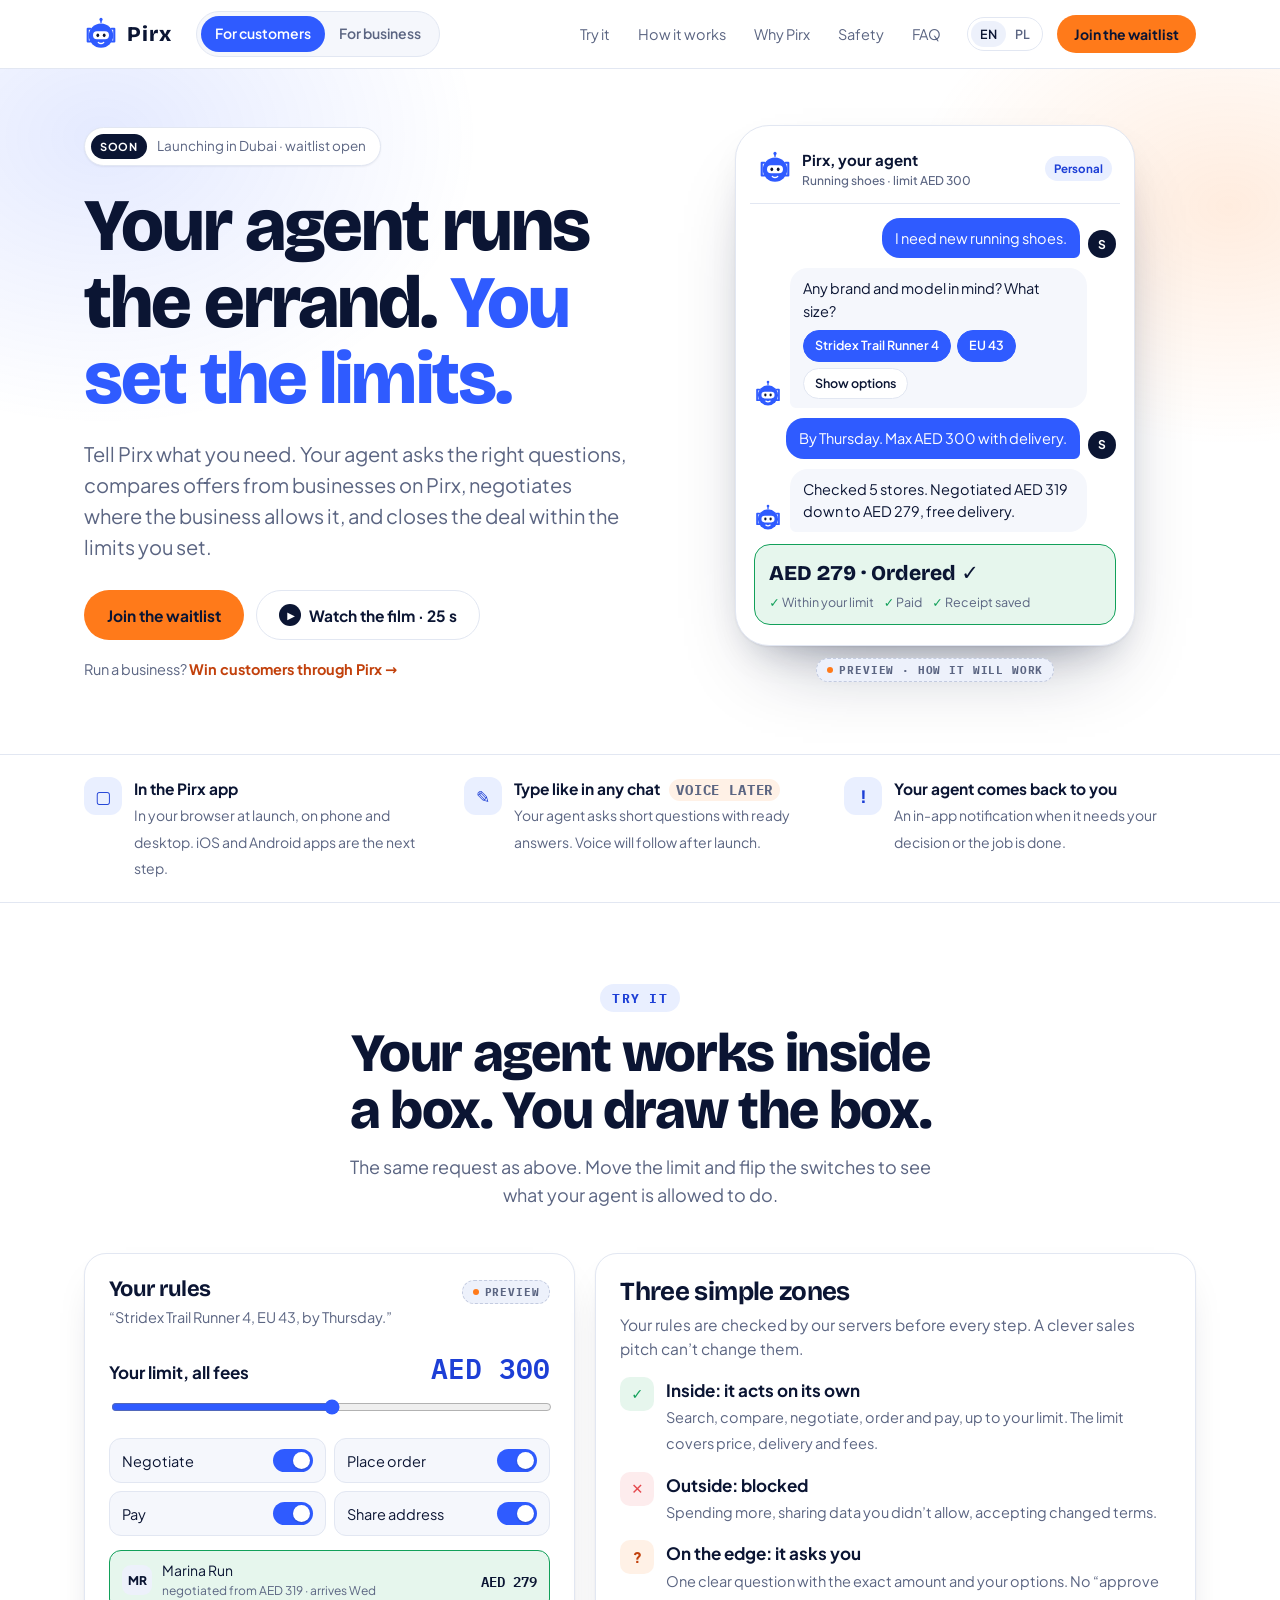
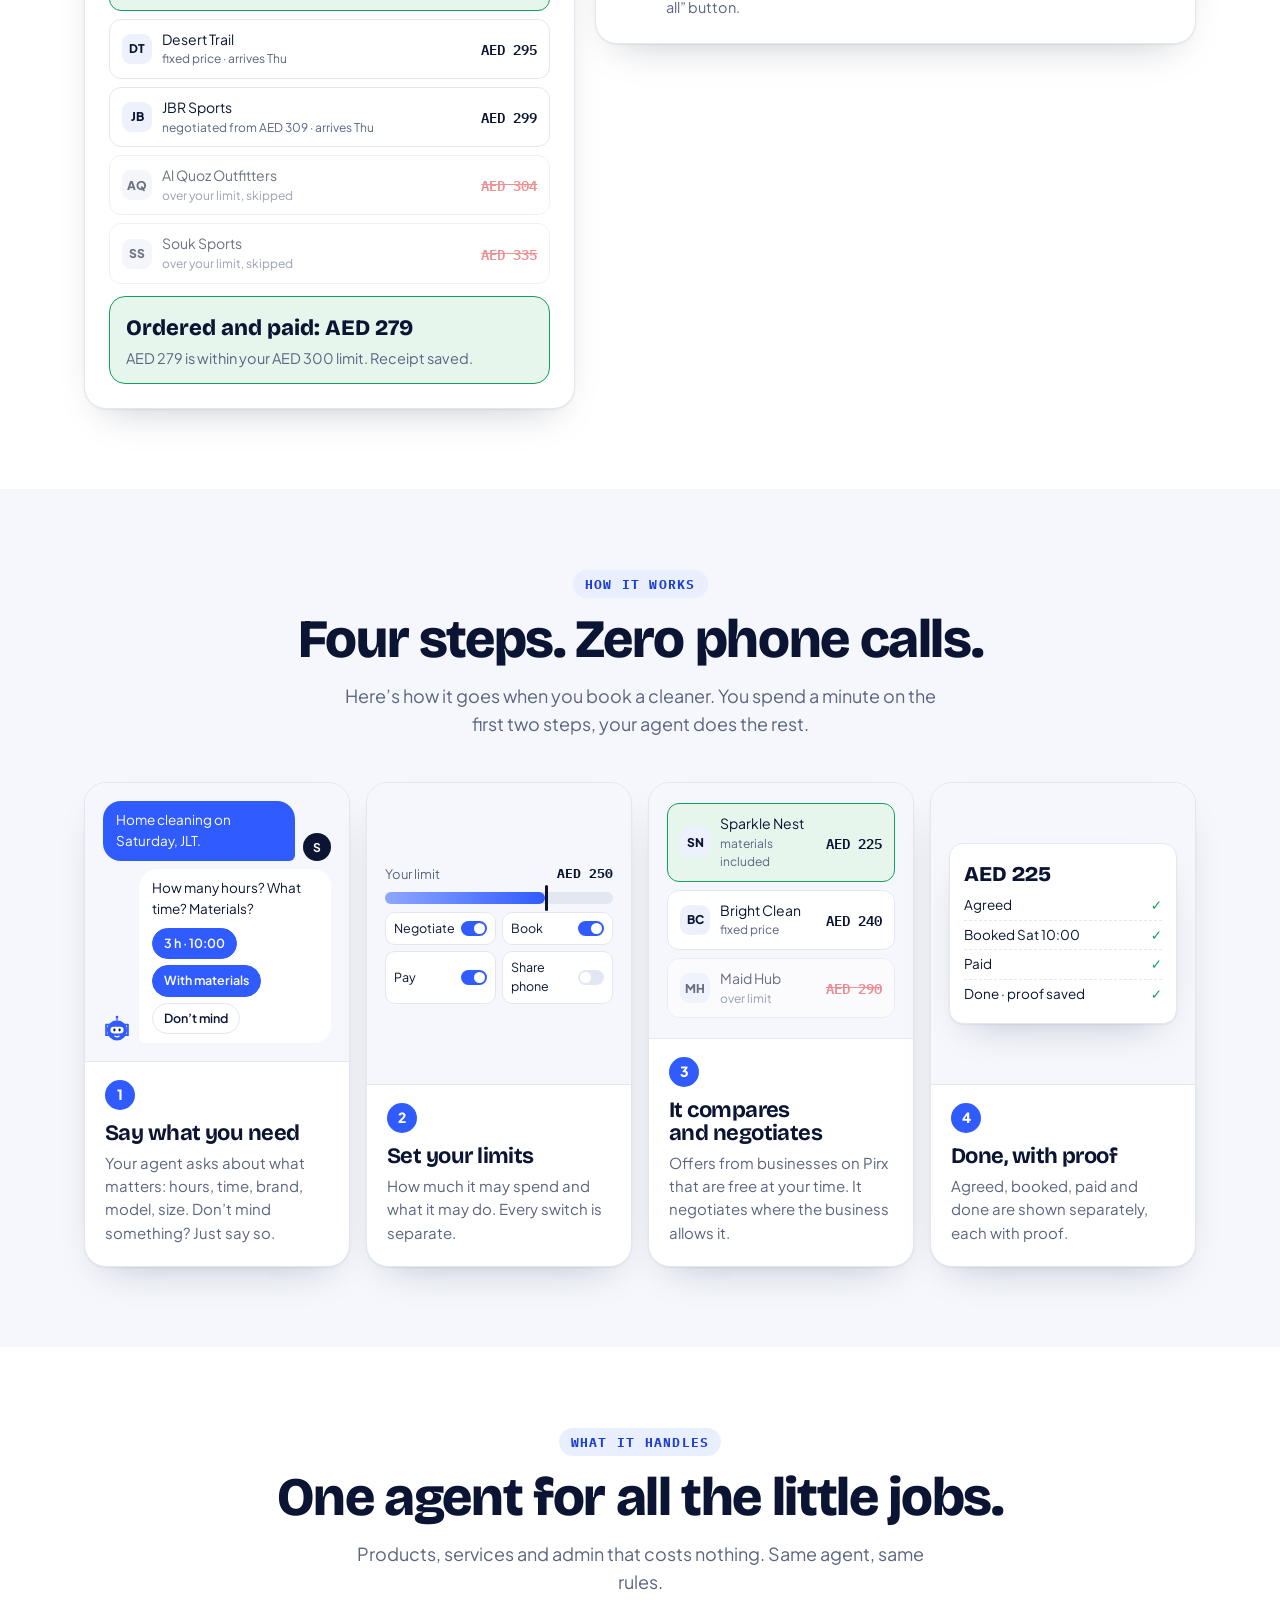
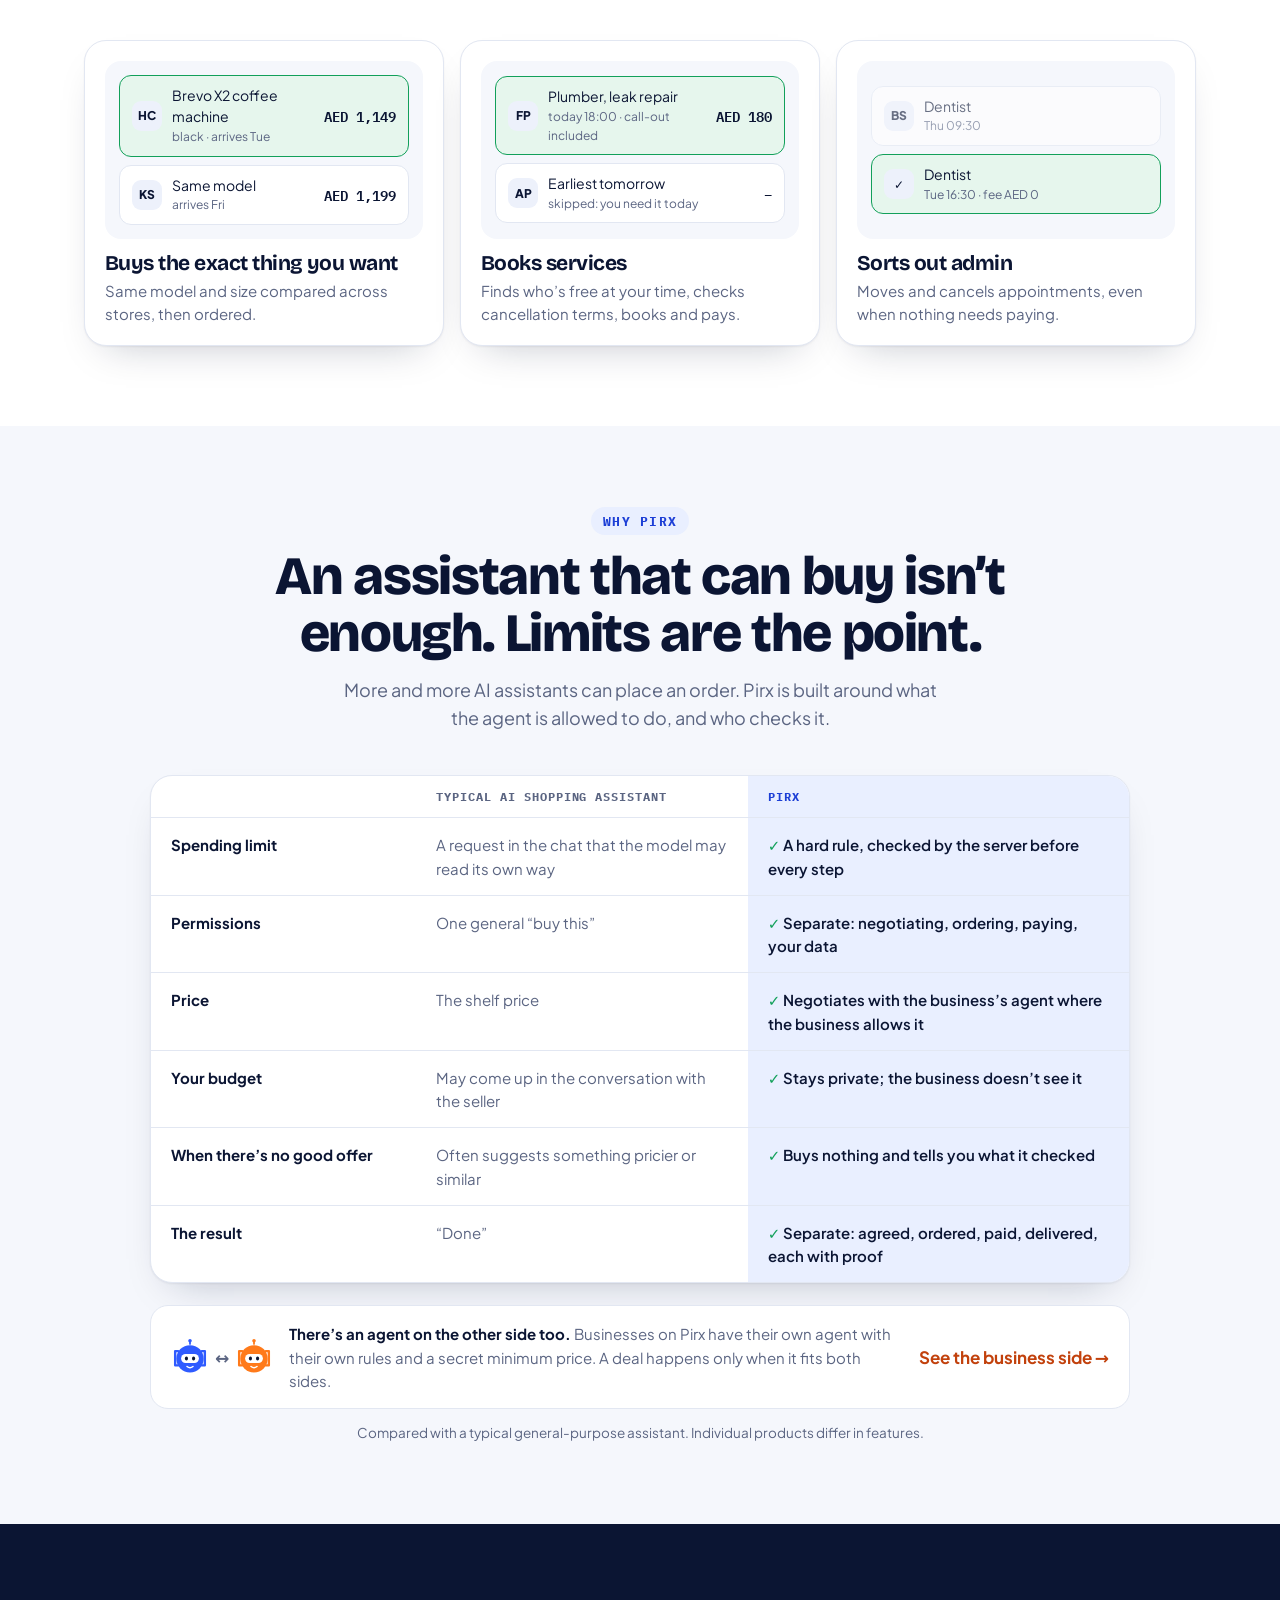
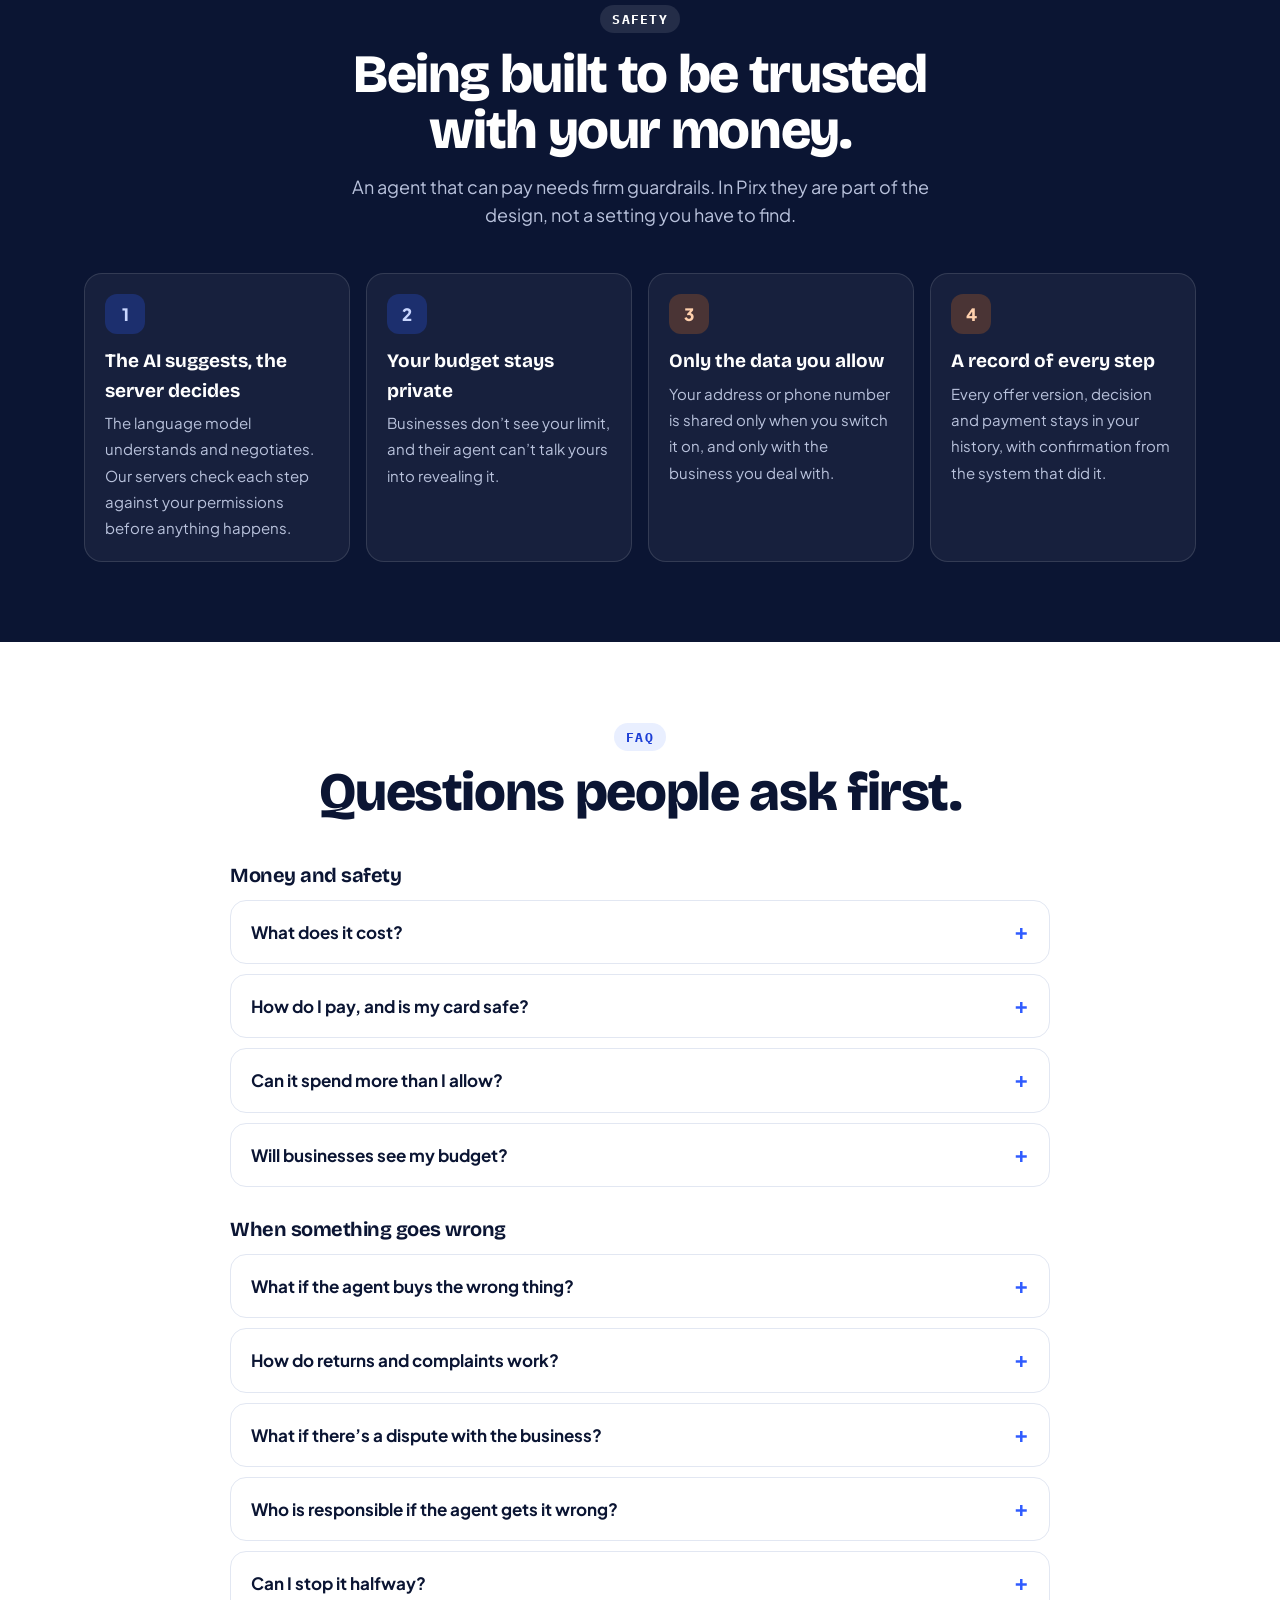
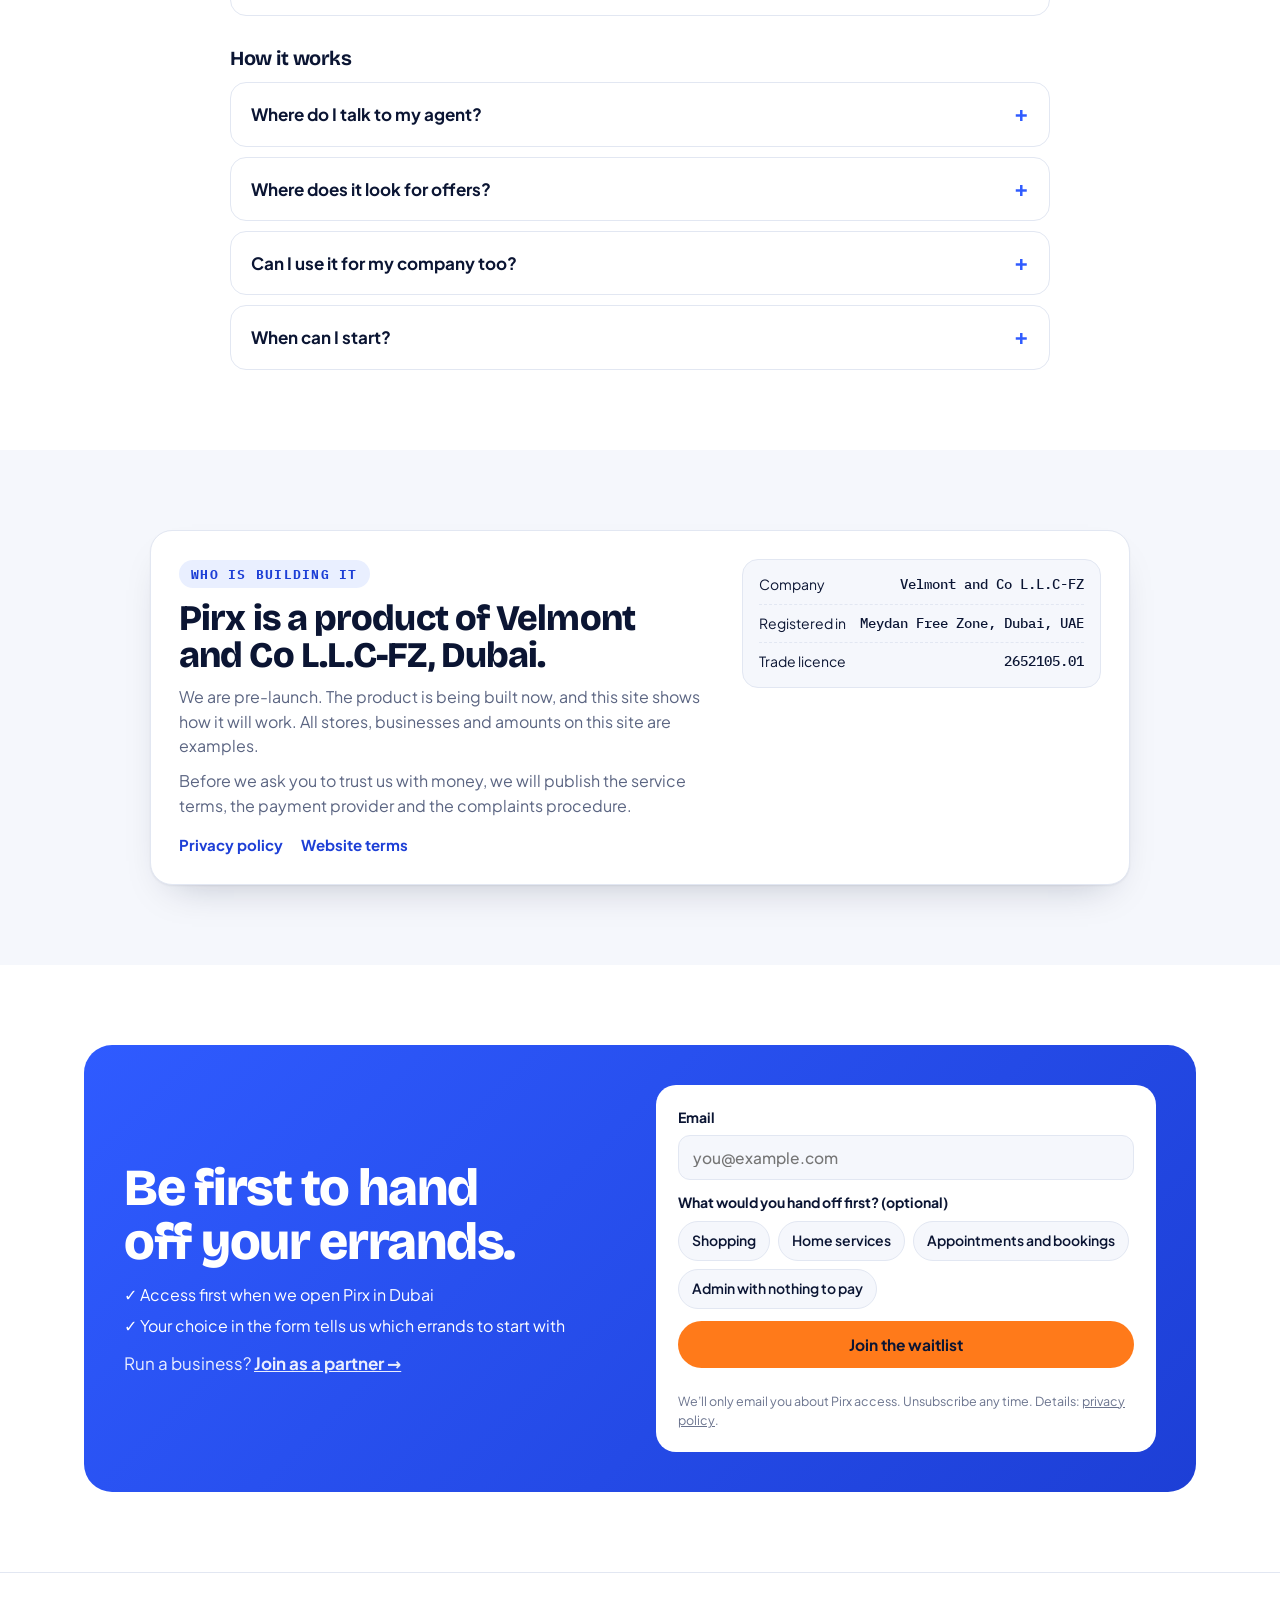
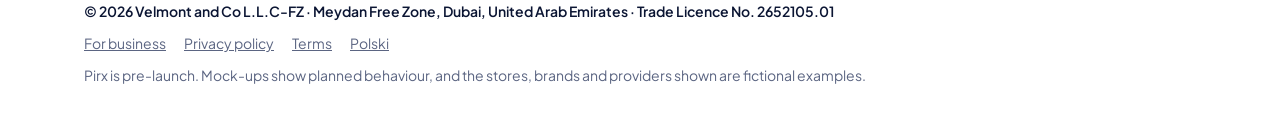
==== commit 00eeba8d: "Simpler link to the business page Co-Authored-By: Claude Opus 5.5 <noreply@anthropic.com>" ====
--- a/index.html
+++ b/index.html
@@ -50,7 +50,7 @@
           <a class="btn energy" href="#join">Join the waitlist</a>
           <button class="btn ghost" type="button" data-film><span class="play" aria-hidden="true">▶</span> Watch the film · 25 s</button>
         </div>
-        <p class="switch-note b">Run a business? <a href="business.html">Sell to customer agents →</a></p>
+        <p class="switch-note b">Run a business? <a href="business.html">Win customers through Pirx →</a></p>
       </div>
       <div class="phone-wrap">
         <div class="phone" role="img" aria-label="Preview of the Pirx app: you ask for a specific pair of running shoes, your agent confirms the details and buys them for AED 279, within your AED 300 limit.">
